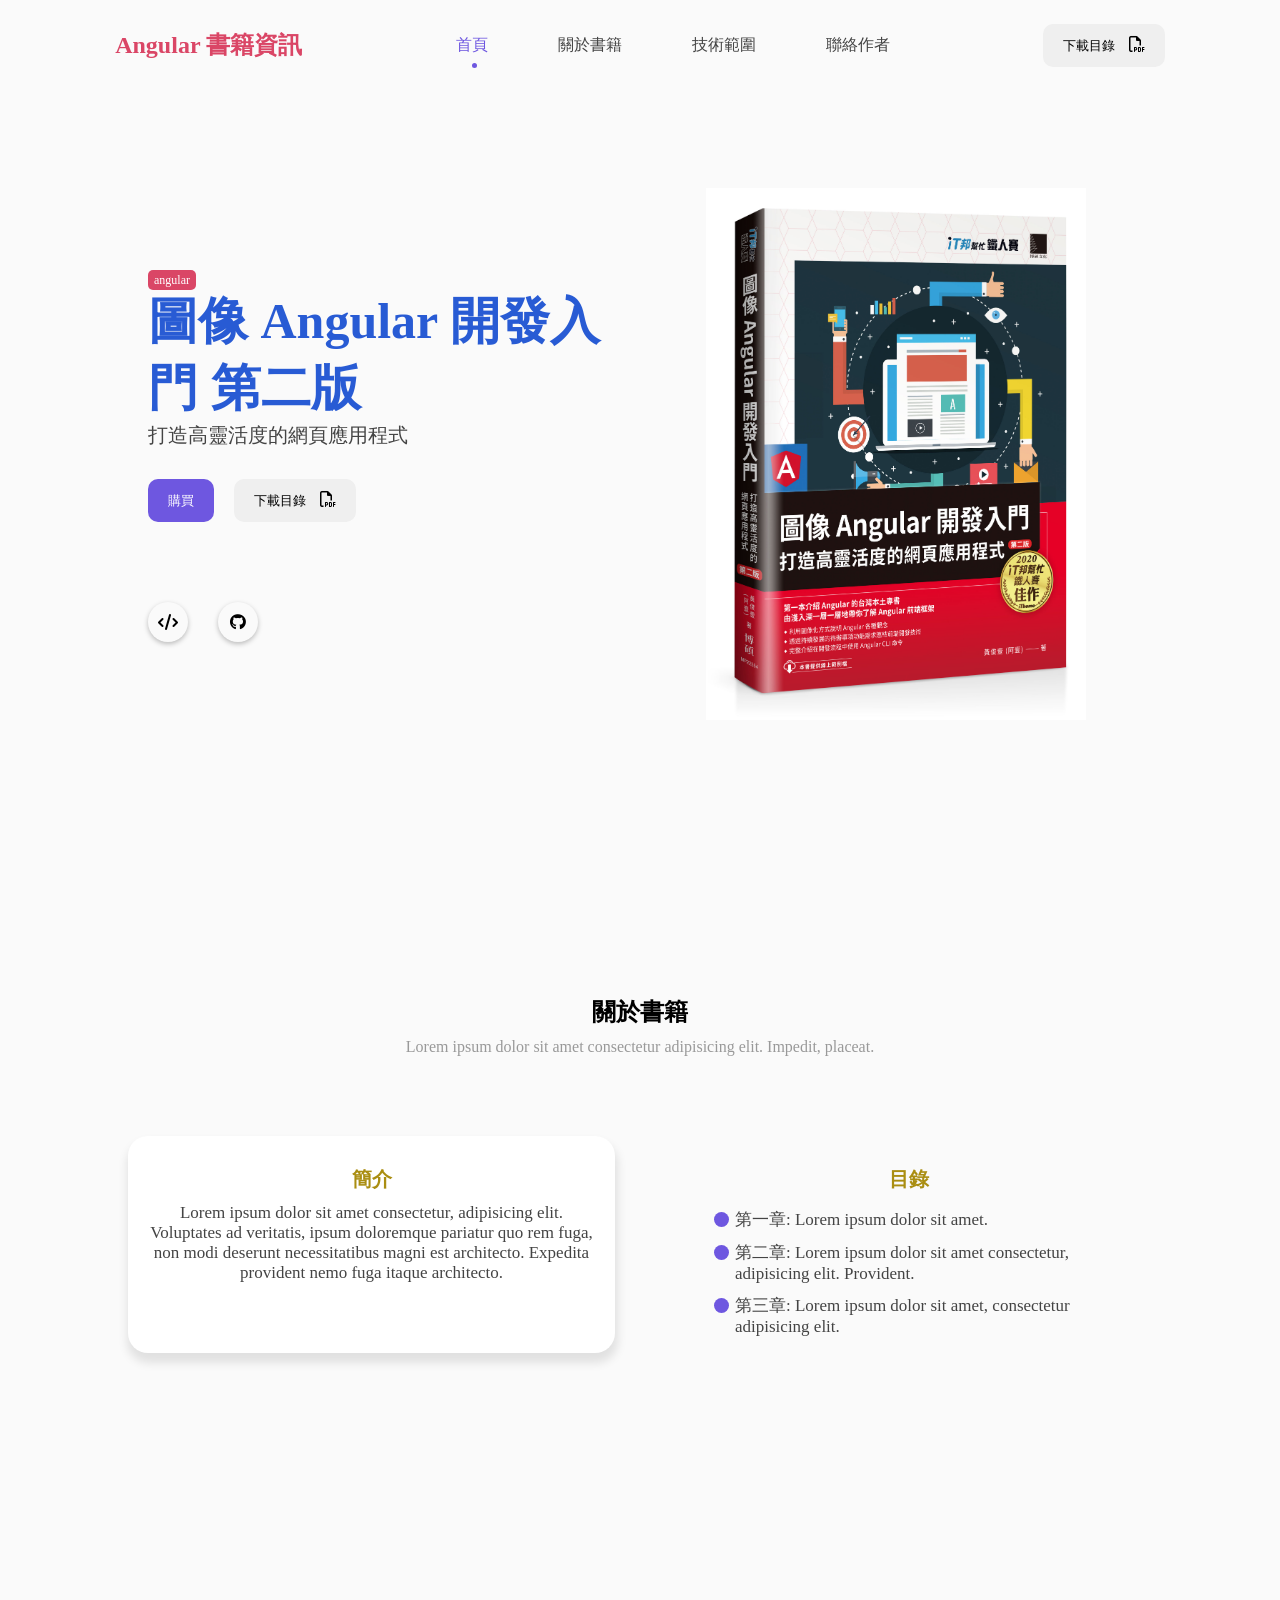
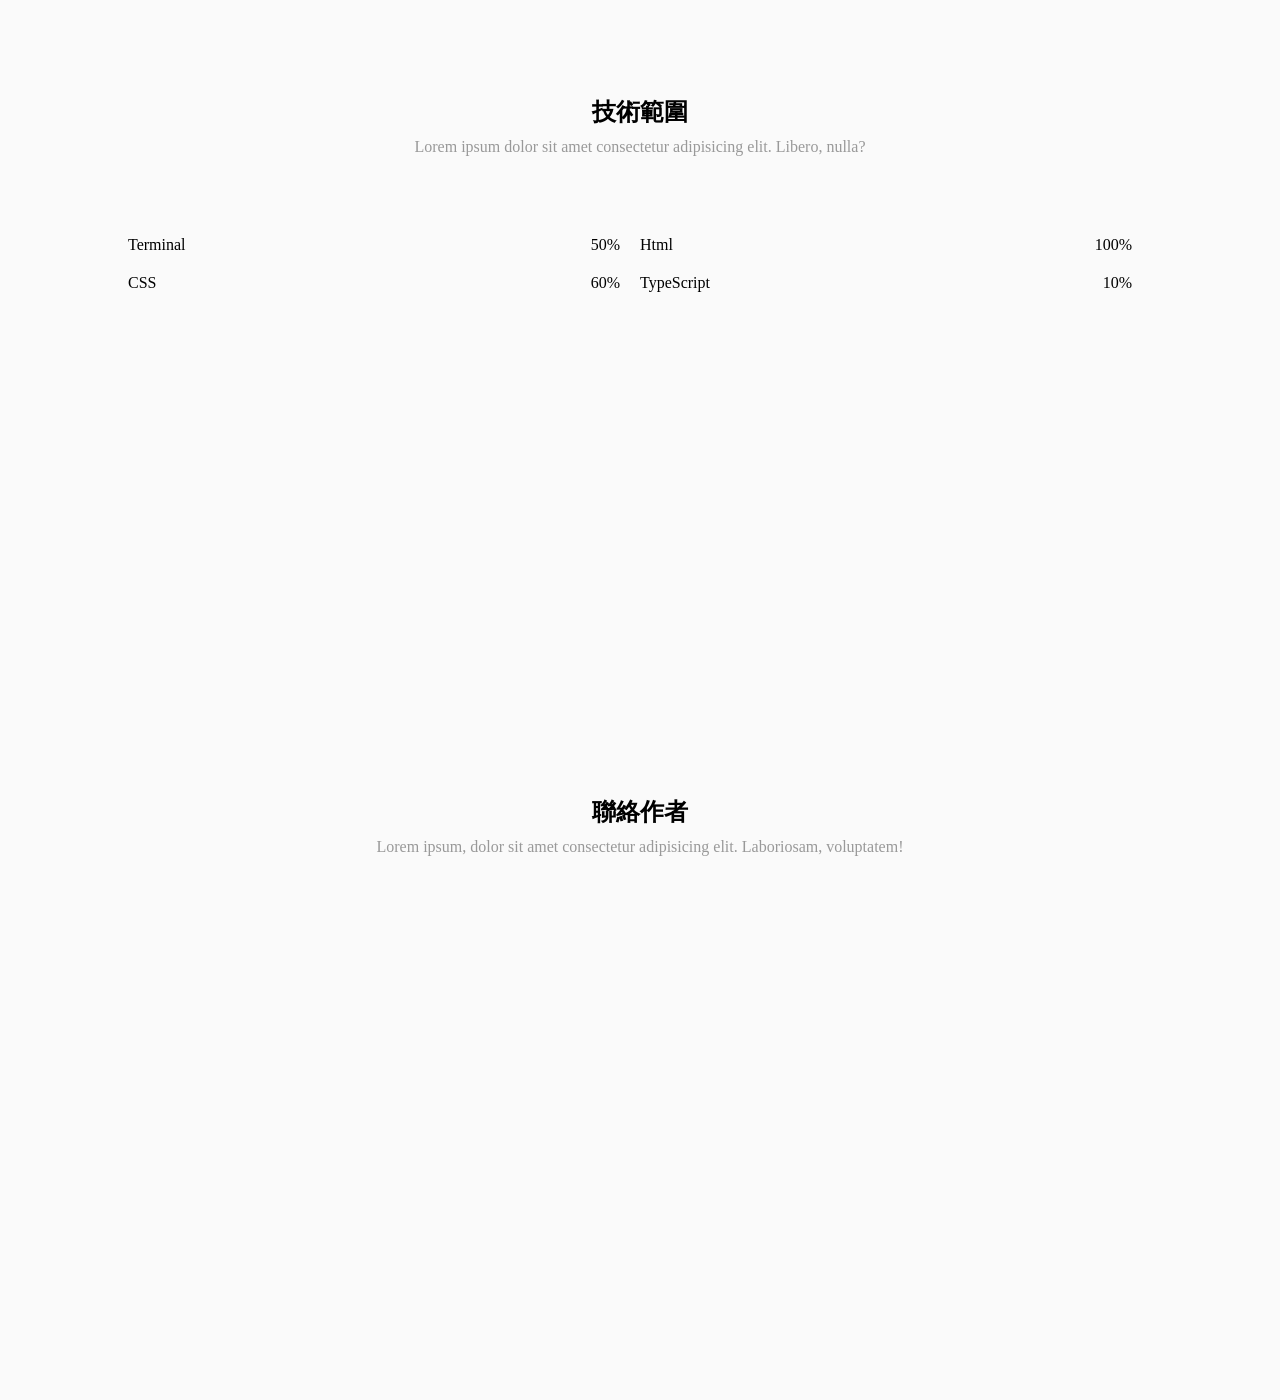
==== src/index.html @ e0fa9023 "feat(skill): 技術範圍項目樣式實作" ====
<!DOCTYPE html>
<html lang="en">
  <head>
    <meta charset="UTF-8" />
    <meta name="viewport" content="width=device-width, initial-scale=1.0" />
    <link rel="stylesheet" href="./style.min.css" />
    <link rel="stylesheet" href="https://cdnjs.cloudflare.com/ajax/libs/font-awesome/6.6.0/css/all.min.css" />
    <title>Angular 書籍資訊</title>
  </head>
  <body>
    <div class="container">
      <nav id="header">
        <div class="nav-logo">Angular 書籍資訊</div>
        <ul class="nav-menu">
          <li class="nav-item">
            <a href="#home" class="nav-link active-link">首頁</a>
          </li>
          <li class="nav-item">
            <a href="#book" class="nav-link">關於書籍</a>
          </li>
          <li class="nav-item">
            <a href="#skill" class="nav-link">技術範圍</a>
          </li>
          <li class="nav-item">
            <a href="#contact" class="nav-link">聯絡作者</a>
          </li>
        </ul>
        <div>
          <button class="btn">下載目錄 <i class="fa-regular fa-file-pdf"></i></button>
        </div>
      </nav>
      <main class="wrapper">
        <section id="home" class="home-box">
          <div class="home-text">
            <div class="tag"><span>angular</span></div>
            <div class="name">圖像 Angular 開發入門 第二版</div>
            <div class="subtitle">打造高靈活度的網頁應用程式</div>
            <div class="text-btn">
              <button type="button" class="btn blue-btn">購買</button>
              <button class="btn">下載目錄 <i class="fa-regular fa-file-pdf"></i></button>
            </div>
            <div class="icons">
              <div class="icon"><i class="fa-solid fa-code"></i></div>
              <div class="icon"><i class="fa-brands fa-github"></i></div>
            </div>
          </div>
          <div class="home-image">
            <div class="image">
              <img src="./assets/images/angular.jpg" alt="angular" />
            </div>
          </div>
        </section>
        <section id="book" class="section">
          <div class="top-header">
            <h1>關於書籍</h1>
            <span>Lorem ipsum dolor sit amet consectetur adipisicing elit. Impedit, placeat.</span>
          </div>
          <div class="about-container">
            <div class="introduce">
              <div class="card">
                <h3>簡介</h3>
                <div>
                  Lorem ipsum dolor sit amet consectetur, adipisicing elit. Voluptates ad veritatis, ipsum doloremque pariatur quo rem fuga,
                  non modi deserunt necessitatibus magni est architecto. Expedita provident nemo fuga itaque architecto.
                </div>
              </div>
            </div>
            <div class="contents">
              <div class="list">
                <h3>目錄</h3>
                <div class="item">第一章: Lorem ipsum dolor sit amet.</div>
                <div class="item">第二章: Lorem ipsum dolor sit amet consectetur, adipisicing elit. Provident.</div>
                <div class="item">第三章: Lorem ipsum dolor sit amet, consectetur adipisicing elit.</div>
              </div>
            </div>
          </div>
        </section>
        <section id="skill" class="section">
          <div class="top-header">
            <h1>技術範圍</h1>
            <span>Lorem ipsum dolor sit amet consectetur adipisicing elit. Libero, nulla?</span>
          </div>
          <div class="skill-container">
            <div class="skill-item">
              <span class="skill">
                <span>Terminal</span>
                <span>50%</span>
              </span>
            </div>
            <div class="skill-item">
              <span class="skill">
                <span>Html</span>
                <span>100%</span>
              </span>
            </div>
            <div class="skill-item">
              <span class="skill">
                <span>CSS</span>
                <span>60%</span>
              </span>
            </div>
            <div class="skill-item">
              <span class="skill">
                <span>TypeScript</span>
                <span>10%</span>
              </span>
            </div>
          </div>
        </section>
        <section id="contact" class="section">
          <div class="top-header">
            <h1>聯絡作者</h1>
            <span>Lorem ipsum, dolor sit amet consectetur adipisicing elit. Laboriosam, voluptatem!</span>
          </div>
        </section>
      </main>
    </div>
    <script src="./main.js"></script>
  </body>
</html>
---- src/style.min.css ----
nav{background-color:var(--body-color);position:fixed;width:100%;height:90px;line-height:90px;padding-inline:9vw;display:flex;justify-content:space-between}nav .nav-logo{font-size:24px;font-weight:600;color:var(--logo-color)}nav ul{display:flex;list-style:none}nav ul .nav-link{text-decoration:none;color:var(--text-color);font-weight:500;padding-inline:15px;margin-inline:20px}nav ul .active-link{position:relative;color:var(--first-color)}nav ul .active-link::after{position:absolute;content:"";width:5px;height:5px;background-color:var(--first-color);left:50%;bottom:-15px;border-radius:50%}.btn{font-weight:500;padding:12px 20px;background-color:#efefef;border:none;border-radius:10px;cursor:pointer}.btn:hover{background-color:var(--second-color);color:var(--withe-color)}.btn>i{margin-left:10px}.home-text{padding-left:20px;min-height:80vh;width:50%;display:flex;flex-direction:column;justify-content:center}.home-text .tag>span{background-color:var(--logo-color);color:var(--white-color);padding:3px 6px;font-size:12px;border-radius:5px}.home-text .name{font-size:50px;font-weight:600;color:var(--third-color)}.home-text .subtitle{font-size:20px;margin-bottom:30px;color:var(--text-color)}.home-text .text-btn{display:flex;gap:20px}.home-text .text-btn>.blue-btn{background-color:var(--first-color);color:var(--white-color)}.home-text .text-btn>.blue-btn:hover{background-color:var(--first-color-hover)}.home-text .icons{display:flex;margin-top:5em;gap:30px}.home-text .icons .icon{display:flex;justify-content:center;align-items:center;width:40px;height:40px;border-radius:50%;box-shadow:0px 2px 5px 0px rgba(0,0,0,.25);cursor:pointer}.home-image{display:flex;justify-content:right;align-items:center;width:50%;min-height:80vh}.home-image .image{width:380px;margin:0 auto;overflow:hidden}.home-image .image img{width:380px}.about-container{display:flex;justify-content:space-between;width:100%;gap:50px}.about-container .introduce,.about-container .contents{width:50%}.about-container h3{margin-bottom:10px;font-size:20px;font-weight:600;color:var(--second-color)}.about-container .card{display:flex;align-items:center;flex-direction:column;padding:30px 20px 70px;width:100%;background-color:var(--white-color);border-radius:20px;box-shadow:1px 8px 10px 2px var(--first-shadow-color)}.about-container .card div{text-align:center;font-size:17px;color:var(--text-color)}.about-container .list{display:flex;flex-direction:column;padding:30px 65px 70px;width:100%}.about-container .list h3{text-align:center}.about-container .list .item{font-size:17px;padding:5px;color:var(--text-color);position:relative}.about-container .list .item::before{box-sizing:border-box;content:"";position:absolute;top:9px;left:-16px;width:15px;height:15px;border-radius:50px;background-color:var(--first-color)}.skill-container{display:flex;width:100%;gap:20px;flex-wrap:wrap}.skill-container .skill-item{flex-basis:calc(50% - 20px)}.skill-container .skill-item .skill{display:flex;justify-content:space-between;align-items:center}:root{--body-color: rgb(250, 250, 250);--logo-color: rgb(218, 70, 102);--white-color: rgb(255, 255, 255);--text-color: rgb(68, 68, 68);--first-color: rgb(110, 87, 224);--first-color-hover: rgb(40, 91, 212);--first-shadow-color: rgba(0, 0, 0, 0.1);--second-color: rgb(170, 142, 18);--third-color: rgb(40, 91, 212)}html{scroll-behavior:smooth}body{background-color:var(--body-color)}body .container{width:100%}*{margin:0;padding:0;box-sizing:border-box}.wrapper{padding-inline:10vw}.wrapper .home-box{display:flex;padding-block:6em;height:100vh;min-height:700px}.wrapper .section{padding-block:6em;min-height:700px}.wrapper .section .top-header{text-align:center;margin-bottom:5em}.wrapper .section .top-header h1{font-weight:600;margin-bottom:10px}.wrapper .section .top-header span{color:#999}i{font-size:16px}/*# sourceMappingURL=style.min.css.map */
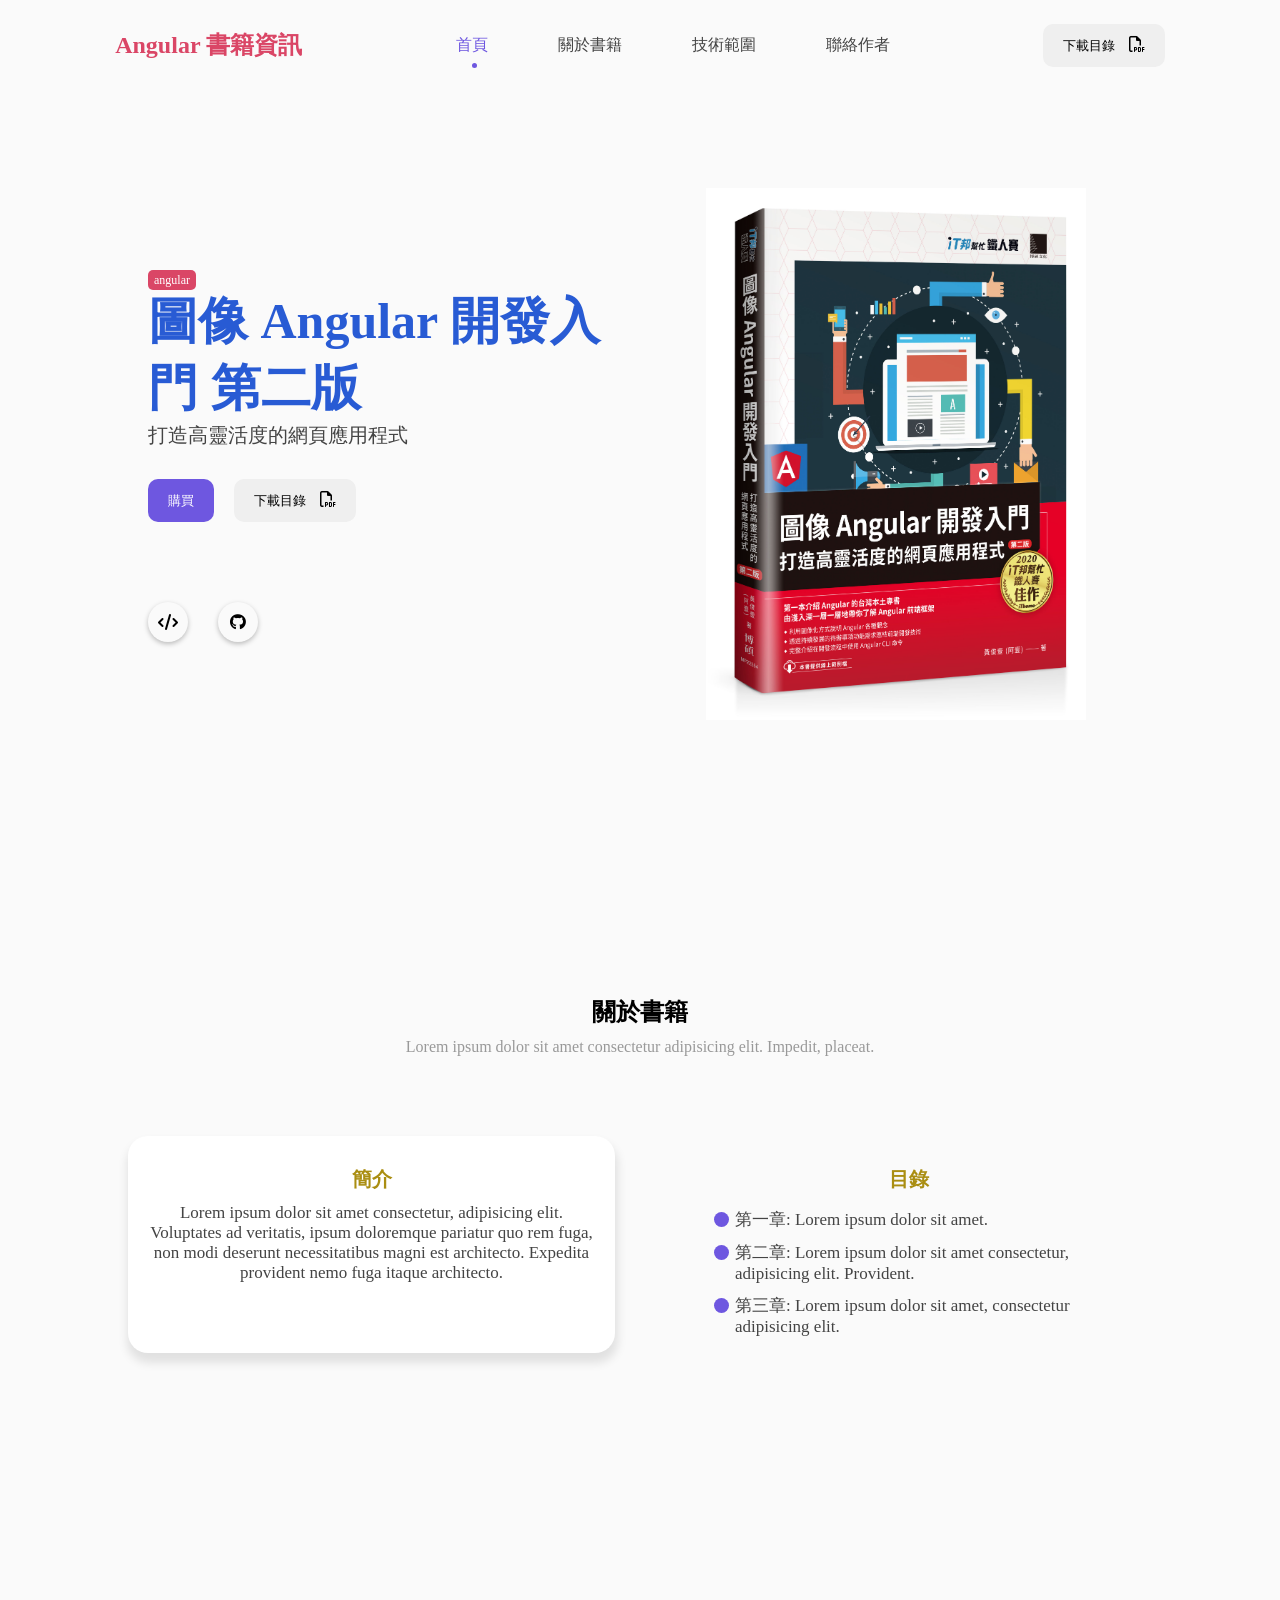
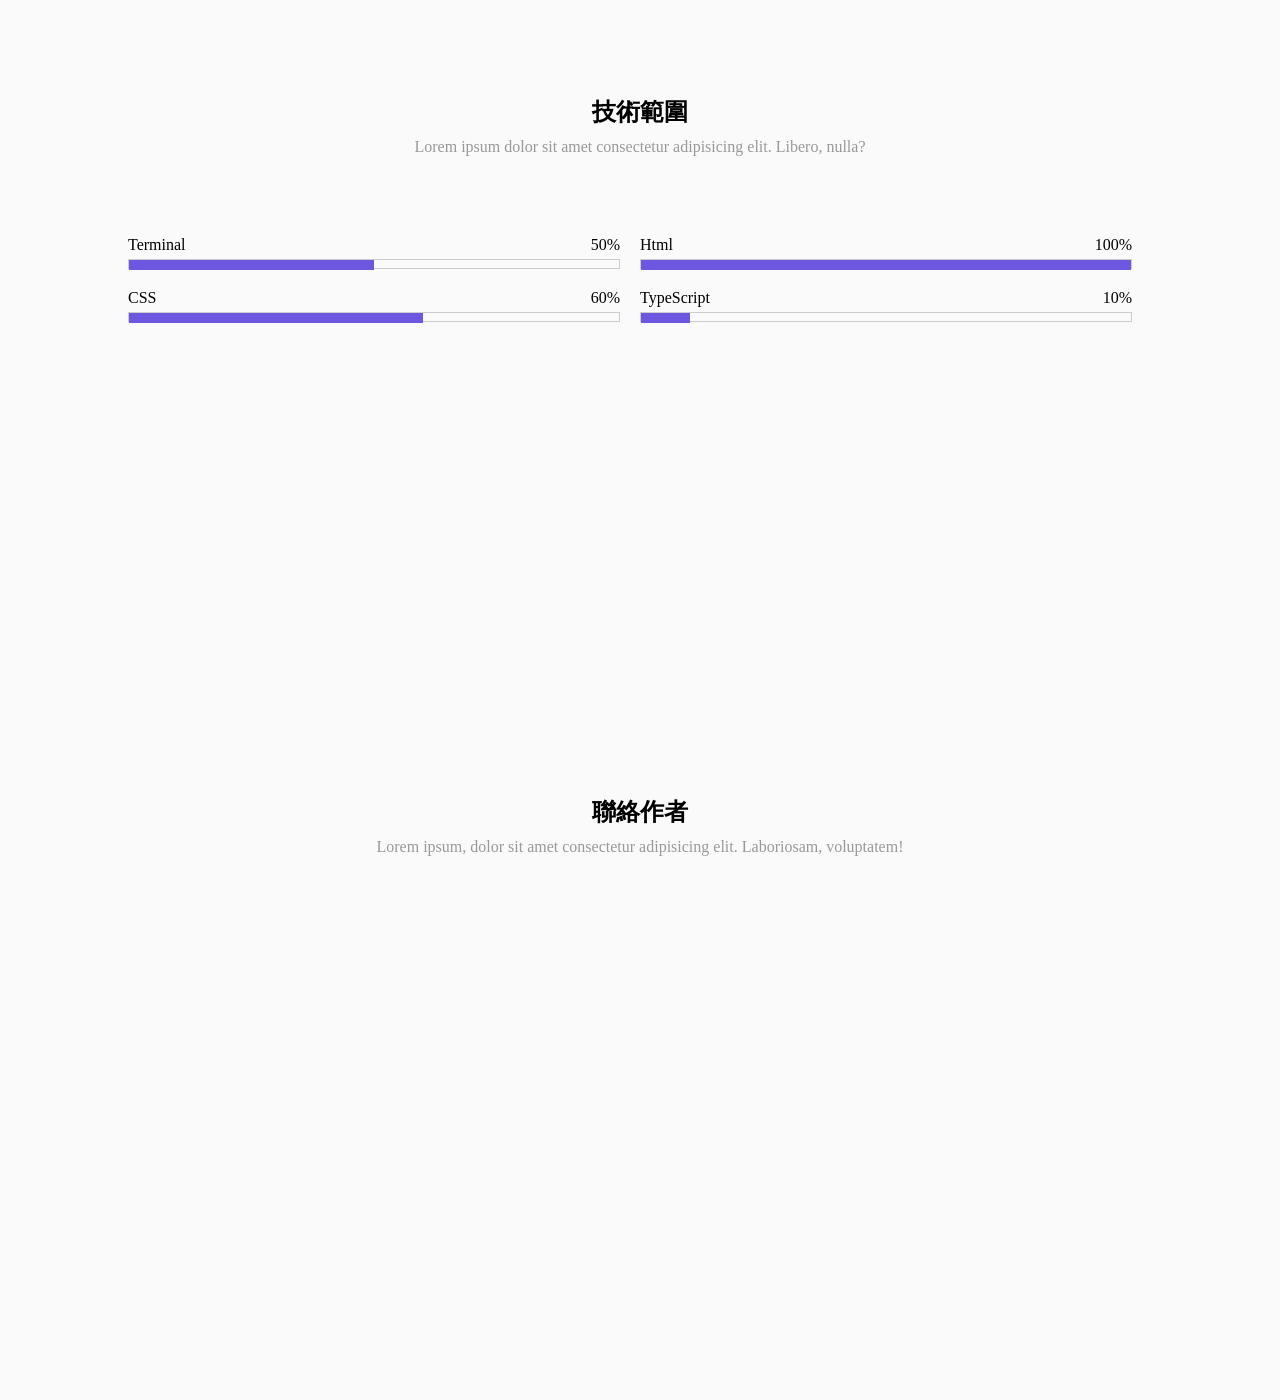
==== commit fdffcc57: "feat(skill): 技術範圍進度條樣式實作" ====
--- a/src/index.html
+++ b/src/index.html
@@ -86,24 +86,36 @@
                 <span>Terminal</span>
                 <span>50%</span>
               </span>
+              <div class="progress-bar-wrap">
+                <div class="progress-bar" style="width: 50%"></div>
+              </div>
             </div>
             <div class="skill-item">
               <span class="skill">
                 <span>Html</span>
                 <span>100%</span>
               </span>
+              <div class="progress-bar-wrap">
+                <div class="progress-bar" style="width: 100%"></div>
+              </div>
             </div>
             <div class="skill-item">
               <span class="skill">
                 <span>CSS</span>
                 <span>60%</span>
               </span>
+              <div class="progress-bar-wrap">
+                <div class="progress-bar" style="width: 60%"></div>
+              </div>
             </div>
             <div class="skill-item">
               <span class="skill">
                 <span>TypeScript</span>
                 <span>10%</span>
               </span>
+              <div class="progress-bar-wrap">
+                <div class="progress-bar" style="width: 10%"></div>
+              </div>
             </div>
           </div>
         </section>
--- a/src/style.min.css
+++ b/src/style.min.css
@@ -1 +1 @@
-nav{background-color:var(--body-color);position:fixed;width:100%;height:90px;line-height:90px;padding-inline:9vw;display:flex;justify-content:space-between}nav .nav-logo{font-size:24px;font-weight:600;color:var(--logo-color)}nav ul{display:flex;list-style:none}nav ul .nav-link{text-decoration:none;color:var(--text-color);font-weight:500;padding-inline:15px;margin-inline:20px}nav ul .active-link{position:relative;color:var(--first-color)}nav ul .active-link::after{position:absolute;content:"";width:5px;height:5px;background-color:var(--first-color);left:50%;bottom:-15px;border-radius:50%}.btn{font-weight:500;padding:12px 20px;background-color:#efefef;border:none;border-radius:10px;cursor:pointer}.btn:hover{background-color:var(--second-color);color:var(--withe-color)}.btn>i{margin-left:10px}.home-text{padding-left:20px;min-height:80vh;width:50%;display:flex;flex-direction:column;justify-content:center}.home-text .tag>span{background-color:var(--logo-color);color:var(--white-color);padding:3px 6px;font-size:12px;border-radius:5px}.home-text .name{font-size:50px;font-weight:600;color:var(--third-color)}.home-text .subtitle{font-size:20px;margin-bottom:30px;color:var(--text-color)}.home-text .text-btn{display:flex;gap:20px}.home-text .text-btn>.blue-btn{background-color:var(--first-color);color:var(--white-color)}.home-text .text-btn>.blue-btn:hover{background-color:var(--first-color-hover)}.home-text .icons{display:flex;margin-top:5em;gap:30px}.home-text .icons .icon{display:flex;justify-content:center;align-items:center;width:40px;height:40px;border-radius:50%;box-shadow:0px 2px 5px 0px rgba(0,0,0,.25);cursor:pointer}.home-image{display:flex;justify-content:right;align-items:center;width:50%;min-height:80vh}.home-image .image{width:380px;margin:0 auto;overflow:hidden}.home-image .image img{width:380px}.about-container{display:flex;justify-content:space-between;width:100%;gap:50px}.about-container .introduce,.about-container .contents{width:50%}.about-container h3{margin-bottom:10px;font-size:20px;font-weight:600;color:var(--second-color)}.about-container .card{display:flex;align-items:center;flex-direction:column;padding:30px 20px 70px;width:100%;background-color:var(--white-color);border-radius:20px;box-shadow:1px 8px 10px 2px var(--first-shadow-color)}.about-container .card div{text-align:center;font-size:17px;color:var(--text-color)}.about-container .list{display:flex;flex-direction:column;padding:30px 65px 70px;width:100%}.about-container .list h3{text-align:center}.about-container .list .item{font-size:17px;padding:5px;color:var(--text-color);position:relative}.about-container .list .item::before{box-sizing:border-box;content:"";position:absolute;top:9px;left:-16px;width:15px;height:15px;border-radius:50px;background-color:var(--first-color)}.skill-container{display:flex;width:100%;gap:20px;flex-wrap:wrap}.skill-container .skill-item{flex-basis:calc(50% - 20px)}.skill-container .skill-item .skill{display:flex;justify-content:space-between;align-items:center}:root{--body-color: rgb(250, 250, 250);--logo-color: rgb(218, 70, 102);--white-color: rgb(255, 255, 255);--text-color: rgb(68, 68, 68);--first-color: rgb(110, 87, 224);--first-color-hover: rgb(40, 91, 212);--first-shadow-color: rgba(0, 0, 0, 0.1);--second-color: rgb(170, 142, 18);--third-color: rgb(40, 91, 212)}html{scroll-behavior:smooth}body{background-color:var(--body-color)}body .container{width:100%}*{margin:0;padding:0;box-sizing:border-box}.wrapper{padding-inline:10vw}.wrapper .home-box{display:flex;padding-block:6em;height:100vh;min-height:700px}.wrapper .section{padding-block:6em;min-height:700px}.wrapper .section .top-header{text-align:center;margin-bottom:5em}.wrapper .section .top-header h1{font-weight:600;margin-bottom:10px}.wrapper .section .top-header span{color:#999}i{font-size:16px}/*# sourceMappingURL=style.min.css.map */+nav{background-color:var(--body-color);position:fixed;width:100%;height:90px;line-height:90px;padding-inline:9vw;display:flex;justify-content:space-between}nav .nav-logo{font-size:24px;font-weight:600;color:var(--logo-color)}nav ul{display:flex;list-style:none}nav ul .nav-link{text-decoration:none;color:var(--text-color);font-weight:500;padding-inline:15px;margin-inline:20px}nav ul .active-link{position:relative;color:var(--first-color)}nav ul .active-link::after{position:absolute;content:"";width:5px;height:5px;background-color:var(--first-color);left:50%;bottom:-15px;border-radius:50%}.btn{font-weight:500;padding:12px 20px;background-color:#efefef;border:none;border-radius:10px;cursor:pointer}.btn:hover{background-color:var(--second-color);color:var(--withe-color)}.btn>i{margin-left:10px}.home-text{padding-left:20px;min-height:80vh;width:50%;display:flex;flex-direction:column;justify-content:center}.home-text .tag>span{background-color:var(--logo-color);color:var(--white-color);padding:3px 6px;font-size:12px;border-radius:5px}.home-text .name{font-size:50px;font-weight:600;color:var(--third-color)}.home-text .subtitle{font-size:20px;margin-bottom:30px;color:var(--text-color)}.home-text .text-btn{display:flex;gap:20px}.home-text .text-btn>.blue-btn{background-color:var(--first-color);color:var(--white-color)}.home-text .text-btn>.blue-btn:hover{background-color:var(--first-color-hover)}.home-text .icons{display:flex;margin-top:5em;gap:30px}.home-text .icons .icon{display:flex;justify-content:center;align-items:center;width:40px;height:40px;border-radius:50%;box-shadow:0px 2px 5px 0px rgba(0,0,0,.25);cursor:pointer}.home-image{display:flex;justify-content:right;align-items:center;width:50%;min-height:80vh}.home-image .image{width:380px;margin:0 auto;overflow:hidden}.home-image .image img{width:380px}.about-container{display:flex;justify-content:space-between;width:100%;gap:50px}.about-container .introduce,.about-container .contents{width:50%}.about-container h3{margin-bottom:10px;font-size:20px;font-weight:600;color:var(--second-color)}.about-container .card{display:flex;align-items:center;flex-direction:column;padding:30px 20px 70px;width:100%;background-color:var(--white-color);border-radius:20px;box-shadow:1px 8px 10px 2px var(--first-shadow-color)}.about-container .card div{text-align:center;font-size:17px;color:var(--text-color)}.about-container .list{display:flex;flex-direction:column;padding:30px 65px 70px;width:100%}.about-container .list h3{text-align:center}.about-container .list .item{font-size:17px;padding:5px;color:var(--text-color);position:relative}.about-container .list .item::before{box-sizing:border-box;content:"";position:absolute;top:9px;left:-16px;width:15px;height:15px;border-radius:50px;background-color:var(--first-color)}.skill-container{display:flex;width:100%;gap:20px;flex-wrap:wrap}.skill-container .skill-item{flex-basis:calc(50% - 20px);display:flex;flex-direction:column;gap:5px}.skill-container .skill-item .skill{display:flex;justify-content:space-between;align-items:center}.skill-container .skill-item .progress-bar-wrap{height:10px;border:1px solid #ccc}.skill-container .skill-item .progress-bar-wrap .progress-bar{height:10px;background-color:var(--first-color)}:root{--body-color: rgb(250, 250, 250);--logo-color: rgb(218, 70, 102);--white-color: rgb(255, 255, 255);--text-color: rgb(68, 68, 68);--first-color: rgb(110, 87, 224);--first-color-hover: rgb(40, 91, 212);--first-shadow-color: rgba(0, 0, 0, 0.1);--second-color: rgb(170, 142, 18);--third-color: rgb(40, 91, 212)}html{scroll-behavior:smooth}body{background-color:var(--body-color)}body .container{width:100%}*{margin:0;padding:0;box-sizing:border-box}.wrapper{padding-inline:10vw}.wrapper .home-box{display:flex;padding-block:6em;height:100vh;min-height:700px}.wrapper .section{padding-block:6em;min-height:700px}.wrapper .section .top-header{text-align:center;margin-bottom:5em}.wrapper .section .top-header h1{font-weight:600;margin-bottom:10px}.wrapper .section .top-header span{color:#999}i{font-size:16px}/*# sourceMappingURL=style.min.css.map */
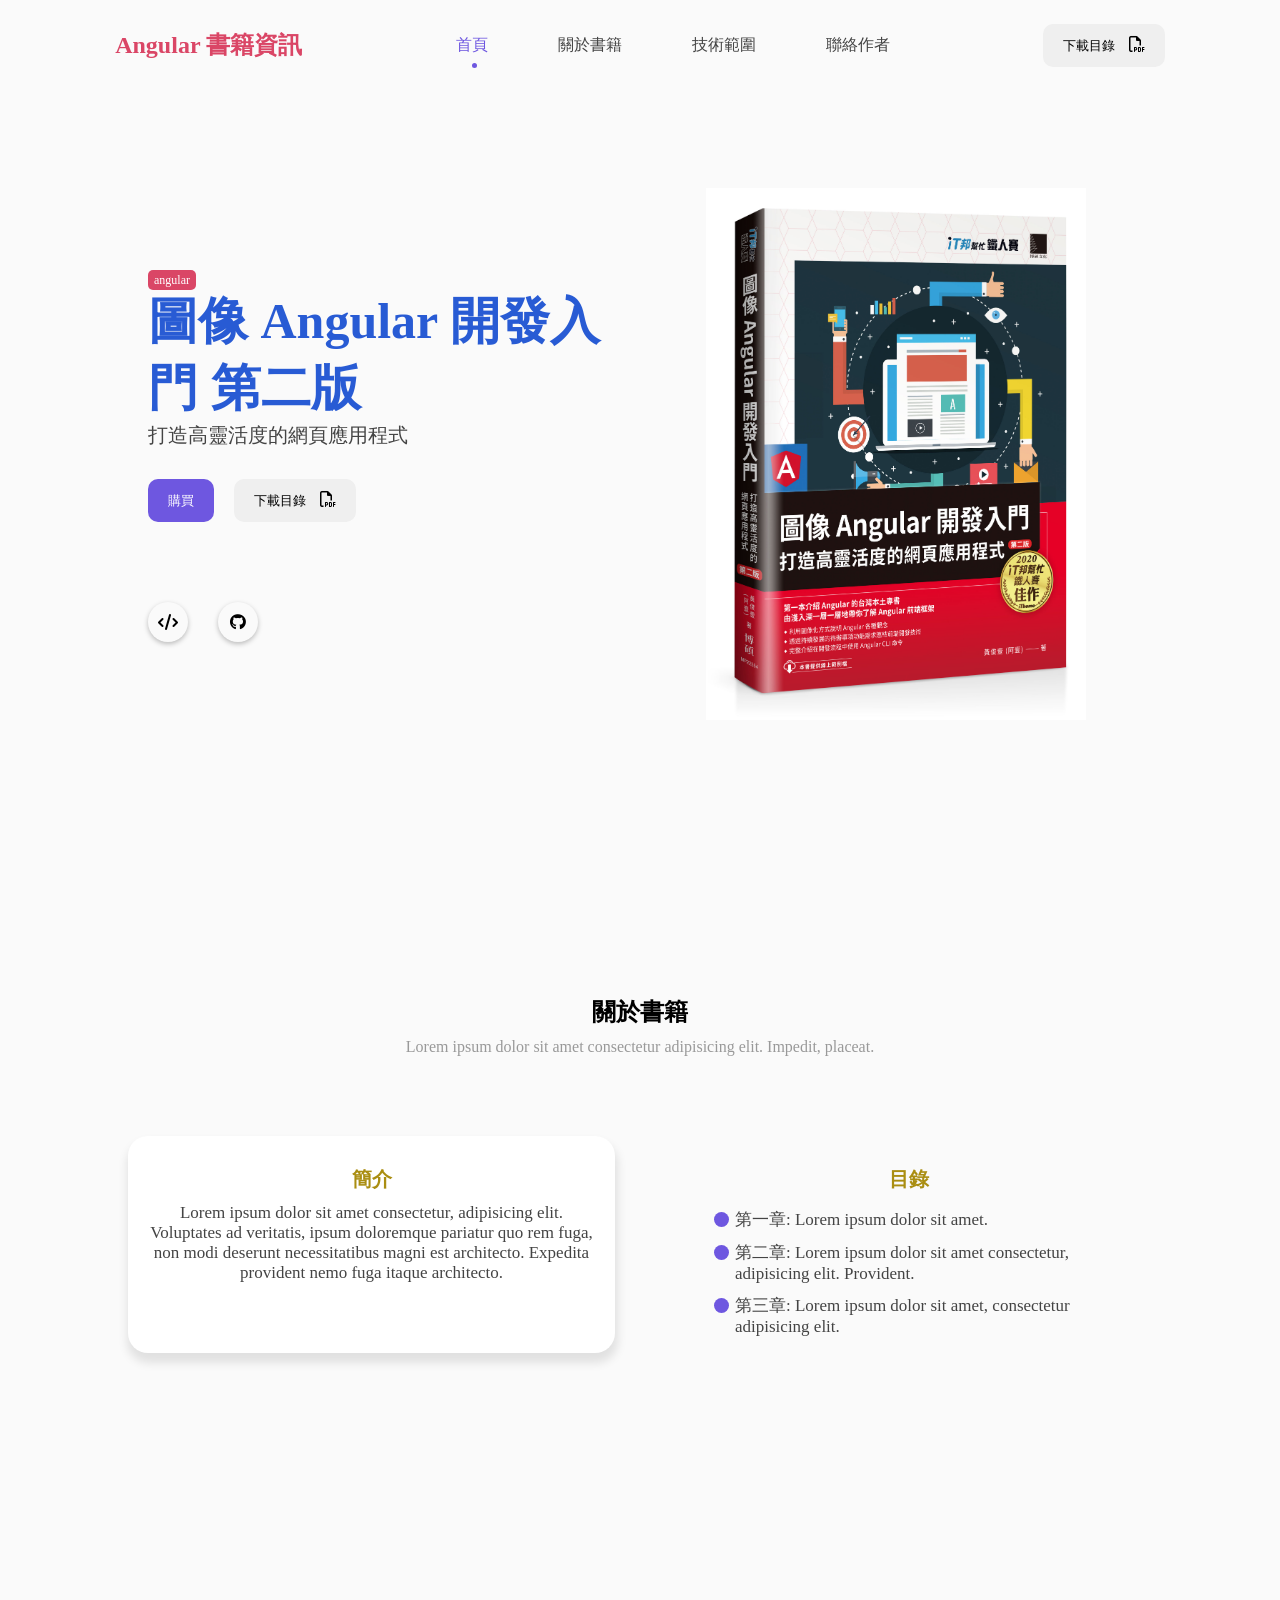
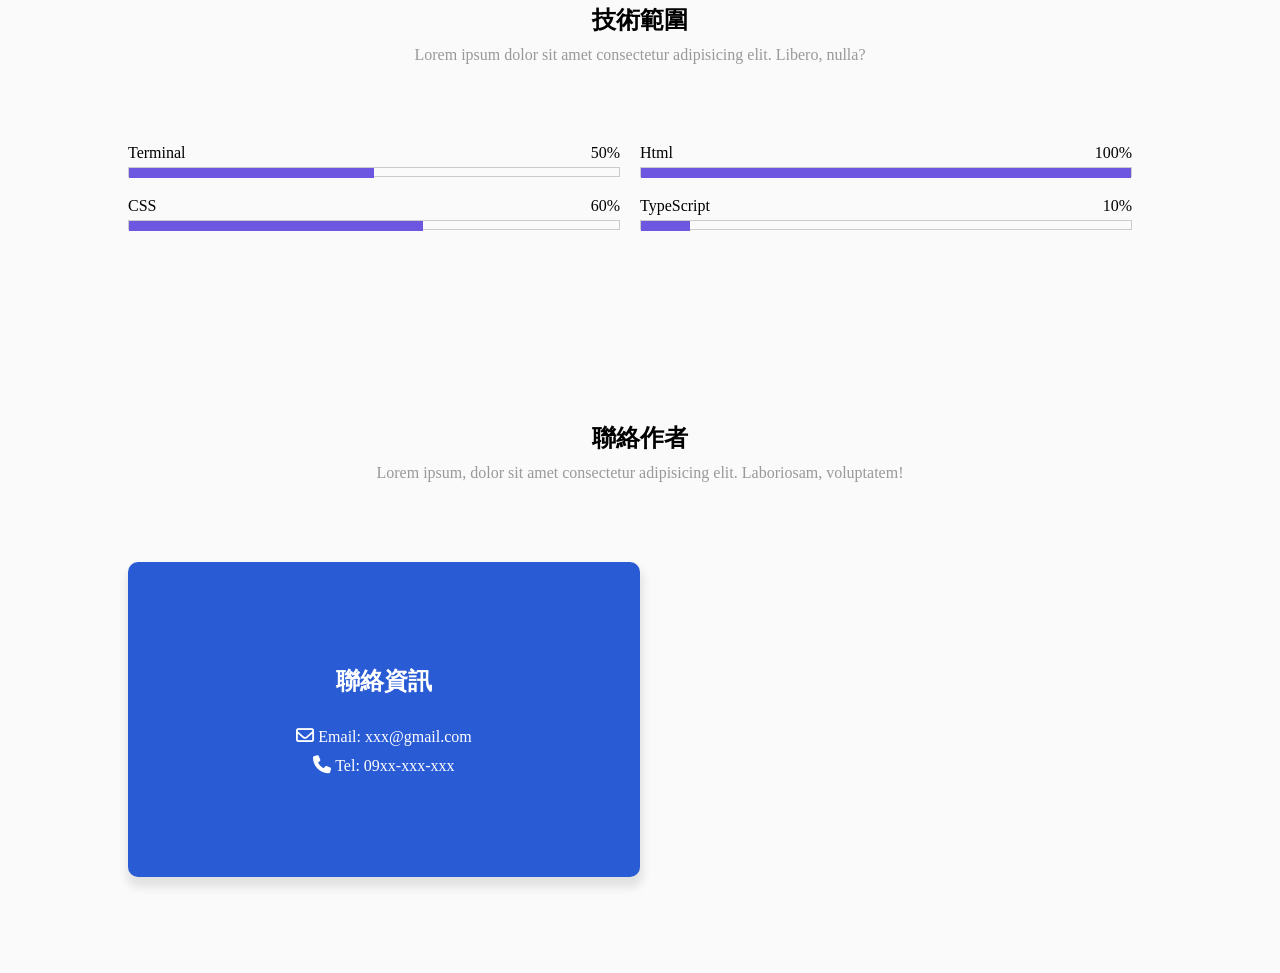
==== commit 762ef042: "feat(contact): 聯絡作者區塊聯絡資訊實作" ====
--- a/src/index.html
+++ b/src/index.html
@@ -124,6 +124,16 @@
             <h1>聯絡作者</h1>
             <span>Lorem ipsum, dolor sit amet consectetur adipisicing elit. Laboriosam, voluptatem!</span>
           </div>
+          <div class="contact-container">
+            <div class="info">
+              <div class="contact-info">
+                <h2>聯絡資訊</h2>
+                <div><i class="fa-regular fa-envelope"></i> Email: xxx@gmail.com</div>
+                <div><i class="fa-solid fa-phone"></i> Tel: 09xx-xxx-xxx</div>
+              </div>
+            </div>
+            <div class="form"></div>
+          </div>
         </section>
       </main>
     </div>
--- a/src/style.min.css
+++ b/src/style.min.css
@@ -1 +1 @@
-nav{background-color:var(--body-color);position:fixed;width:100%;height:90px;line-height:90px;padding-inline:9vw;display:flex;justify-content:space-between}nav .nav-logo{font-size:24px;font-weight:600;color:var(--logo-color)}nav ul{display:flex;list-style:none}nav ul .nav-link{text-decoration:none;color:var(--text-color);font-weight:500;padding-inline:15px;margin-inline:20px}nav ul .active-link{position:relative;color:var(--first-color)}nav ul .active-link::after{position:absolute;content:"";width:5px;height:5px;background-color:var(--first-color);left:50%;bottom:-15px;border-radius:50%}.btn{font-weight:500;padding:12px 20px;background-color:#efefef;border:none;border-radius:10px;cursor:pointer}.btn:hover{background-color:var(--second-color);color:var(--withe-color)}.btn>i{margin-left:10px}.home-text{padding-left:20px;min-height:80vh;width:50%;display:flex;flex-direction:column;justify-content:center}.home-text .tag>span{background-color:var(--logo-color);color:var(--white-color);padding:3px 6px;font-size:12px;border-radius:5px}.home-text .name{font-size:50px;font-weight:600;color:var(--third-color)}.home-text .subtitle{font-size:20px;margin-bottom:30px;color:var(--text-color)}.home-text .text-btn{display:flex;gap:20px}.home-text .text-btn>.blue-btn{background-color:var(--first-color);color:var(--white-color)}.home-text .text-btn>.blue-btn:hover{background-color:var(--first-color-hover)}.home-text .icons{display:flex;margin-top:5em;gap:30px}.home-text .icons .icon{display:flex;justify-content:center;align-items:center;width:40px;height:40px;border-radius:50%;box-shadow:0px 2px 5px 0px rgba(0,0,0,.25);cursor:pointer}.home-image{display:flex;justify-content:right;align-items:center;width:50%;min-height:80vh}.home-image .image{width:380px;margin:0 auto;overflow:hidden}.home-image .image img{width:380px}.about-container{display:flex;justify-content:space-between;width:100%;gap:50px}.about-container .introduce,.about-container .contents{width:50%}.about-container h3{margin-bottom:10px;font-size:20px;font-weight:600;color:var(--second-color)}.about-container .card{display:flex;align-items:center;flex-direction:column;padding:30px 20px 70px;width:100%;background-color:var(--white-color);border-radius:20px;box-shadow:1px 8px 10px 2px var(--first-shadow-color)}.about-container .card div{text-align:center;font-size:17px;color:var(--text-color)}.about-container .list{display:flex;flex-direction:column;padding:30px 65px 70px;width:100%}.about-container .list h3{text-align:center}.about-container .list .item{font-size:17px;padding:5px;color:var(--text-color);position:relative}.about-container .list .item::before{box-sizing:border-box;content:"";position:absolute;top:9px;left:-16px;width:15px;height:15px;border-radius:50px;background-color:var(--first-color)}.skill-container{display:flex;width:100%;gap:20px;flex-wrap:wrap}.skill-container .skill-item{flex-basis:calc(50% - 20px);display:flex;flex-direction:column;gap:5px}.skill-container .skill-item .skill{display:flex;justify-content:space-between;align-items:center}.skill-container .skill-item .progress-bar-wrap{height:10px;border:1px solid #ccc}.skill-container .skill-item .progress-bar-wrap .progress-bar{height:10px;background-color:var(--first-color)}:root{--body-color: rgb(250, 250, 250);--logo-color: rgb(218, 70, 102);--white-color: rgb(255, 255, 255);--text-color: rgb(68, 68, 68);--first-color: rgb(110, 87, 224);--first-color-hover: rgb(40, 91, 212);--first-shadow-color: rgba(0, 0, 0, 0.1);--second-color: rgb(170, 142, 18);--third-color: rgb(40, 91, 212)}html{scroll-behavior:smooth}body{background-color:var(--body-color)}body .container{width:100%}*{margin:0;padding:0;box-sizing:border-box}.wrapper{padding-inline:10vw}.wrapper .home-box{display:flex;padding-block:6em;height:100vh;min-height:700px}.wrapper .section{padding-block:6em;min-height:700px}.wrapper .section .top-header{text-align:center;margin-bottom:5em}.wrapper .section .top-header h1{font-weight:600;margin-bottom:10px}.wrapper .section .top-header span{color:#999}i{font-size:16px}/*# sourceMappingURL=style.min.css.map */+nav{background-color:var(--body-color);position:fixed;width:100%;height:90px;line-height:90px;padding-inline:9vw;display:flex;justify-content:space-between}nav .nav-logo{font-size:24px;font-weight:600;color:var(--logo-color)}nav ul{display:flex;list-style:none}nav ul .nav-link{text-decoration:none;color:var(--text-color);font-weight:500;padding-inline:15px;margin-inline:20px}nav ul .active-link{position:relative;color:var(--first-color)}nav ul .active-link::after{position:absolute;content:"";width:5px;height:5px;background-color:var(--first-color);left:50%;bottom:-15px;border-radius:50%}.btn{font-weight:500;padding:12px 20px;background-color:#efefef;border:none;border-radius:10px;cursor:pointer}.btn:hover{background-color:var(--second-color);color:var(--withe-color)}.btn>i{margin-left:10px}.home-text{padding-left:20px;min-height:80vh;width:50%;display:flex;flex-direction:column;justify-content:center}.home-text .tag>span{background-color:var(--logo-color);color:var(--white-color);padding:3px 6px;font-size:12px;border-radius:5px}.home-text .name{font-size:50px;font-weight:600;color:var(--third-color)}.home-text .subtitle{font-size:20px;margin-bottom:30px;color:var(--text-color)}.home-text .text-btn{display:flex;gap:20px}.home-text .text-btn>.blue-btn{background-color:var(--first-color);color:var(--white-color)}.home-text .text-btn>.blue-btn:hover{background-color:var(--first-color-hover)}.home-text .icons{display:flex;margin-top:5em;gap:30px}.home-text .icons .icon{display:flex;justify-content:center;align-items:center;width:40px;height:40px;border-radius:50%;box-shadow:0px 2px 5px 0px rgba(0,0,0,.25);cursor:pointer}.home-image{display:flex;justify-content:right;align-items:center;width:50%;min-height:80vh}.home-image .image{width:380px;margin:0 auto;overflow:hidden}.home-image .image img{width:380px}.about-container{display:flex;justify-content:space-between;width:100%;gap:50px}.about-container .introduce,.about-container .contents{width:50%}.about-container h3{margin-bottom:10px;font-size:20px;font-weight:600;color:var(--second-color)}.about-container .card{display:flex;align-items:center;flex-direction:column;padding:30px 20px 70px;width:100%;background-color:var(--white-color);border-radius:20px;box-shadow:1px 8px 10px 2px var(--first-shadow-color)}.about-container .card div{text-align:center;font-size:17px;color:var(--text-color)}.about-container .list{display:flex;flex-direction:column;padding:30px 65px 70px;width:100%}.about-container .list h3{text-align:center}.about-container .list .item{font-size:17px;padding:5px;color:var(--text-color);position:relative}.about-container .list .item::before{box-sizing:border-box;content:"";position:absolute;top:9px;left:-16px;width:15px;height:15px;border-radius:50px;background-color:var(--first-color)}.skill-container{display:flex;width:100%;gap:20px;flex-wrap:wrap}.skill-container .skill-item{flex-basis:calc(50% - 20px);display:flex;flex-direction:column;gap:5px}.skill-container .skill-item .skill{display:flex;justify-content:space-between;align-items:center}.skill-container .skill-item .progress-bar-wrap{height:10px;border:1px solid #ccc}.skill-container .skill-item .progress-bar-wrap .progress-bar{height:10px;background-color:var(--first-color)}.contact-container{display:flex;justify-content:space-between;width:100%;gap:50px}.contact-container .info,.contact-container form{width:50%}.contact-container .contact-info{display:flex;flex-direction:column;justify-content:center;align-items:center;padding:20px 30px;width:100%;height:315px;background-color:var(--third-color);color:var(--white-color);border-radius:10px;gap:10px;box-shadow:1px 8px 10px 2px var(--first-shadow-color)}.contact-container .contact-info>h2{margin-bottom:20px}.contact-container .contact-info i{font-size:18px}:root{--body-color: rgb(250, 250, 250);--logo-color: rgb(218, 70, 102);--white-color: rgb(255, 255, 255);--text-color: rgb(68, 68, 68);--first-color: rgb(110, 87, 224);--first-color-hover: rgb(40, 91, 212);--first-shadow-color: rgba(0, 0, 0, 0.1);--second-color: rgb(170, 142, 18);--third-color: rgb(40, 91, 212)}html{scroll-behavior:smooth}body{background-color:var(--body-color)}body .container{width:100%}*{margin:0;padding:0;box-sizing:border-box}.wrapper{padding-inline:10vw}.wrapper .home-box{display:flex;padding-block:6em;height:100vh;min-height:700px}.wrapper .section{padding-block:6em}.wrapper .section .top-header{text-align:center;margin-bottom:5em}.wrapper .section .top-header h1{font-weight:600;margin-bottom:10px}.wrapper .section .top-header span{color:#999}i{font-size:16px}/*# sourceMappingURL=style.min.css.map */
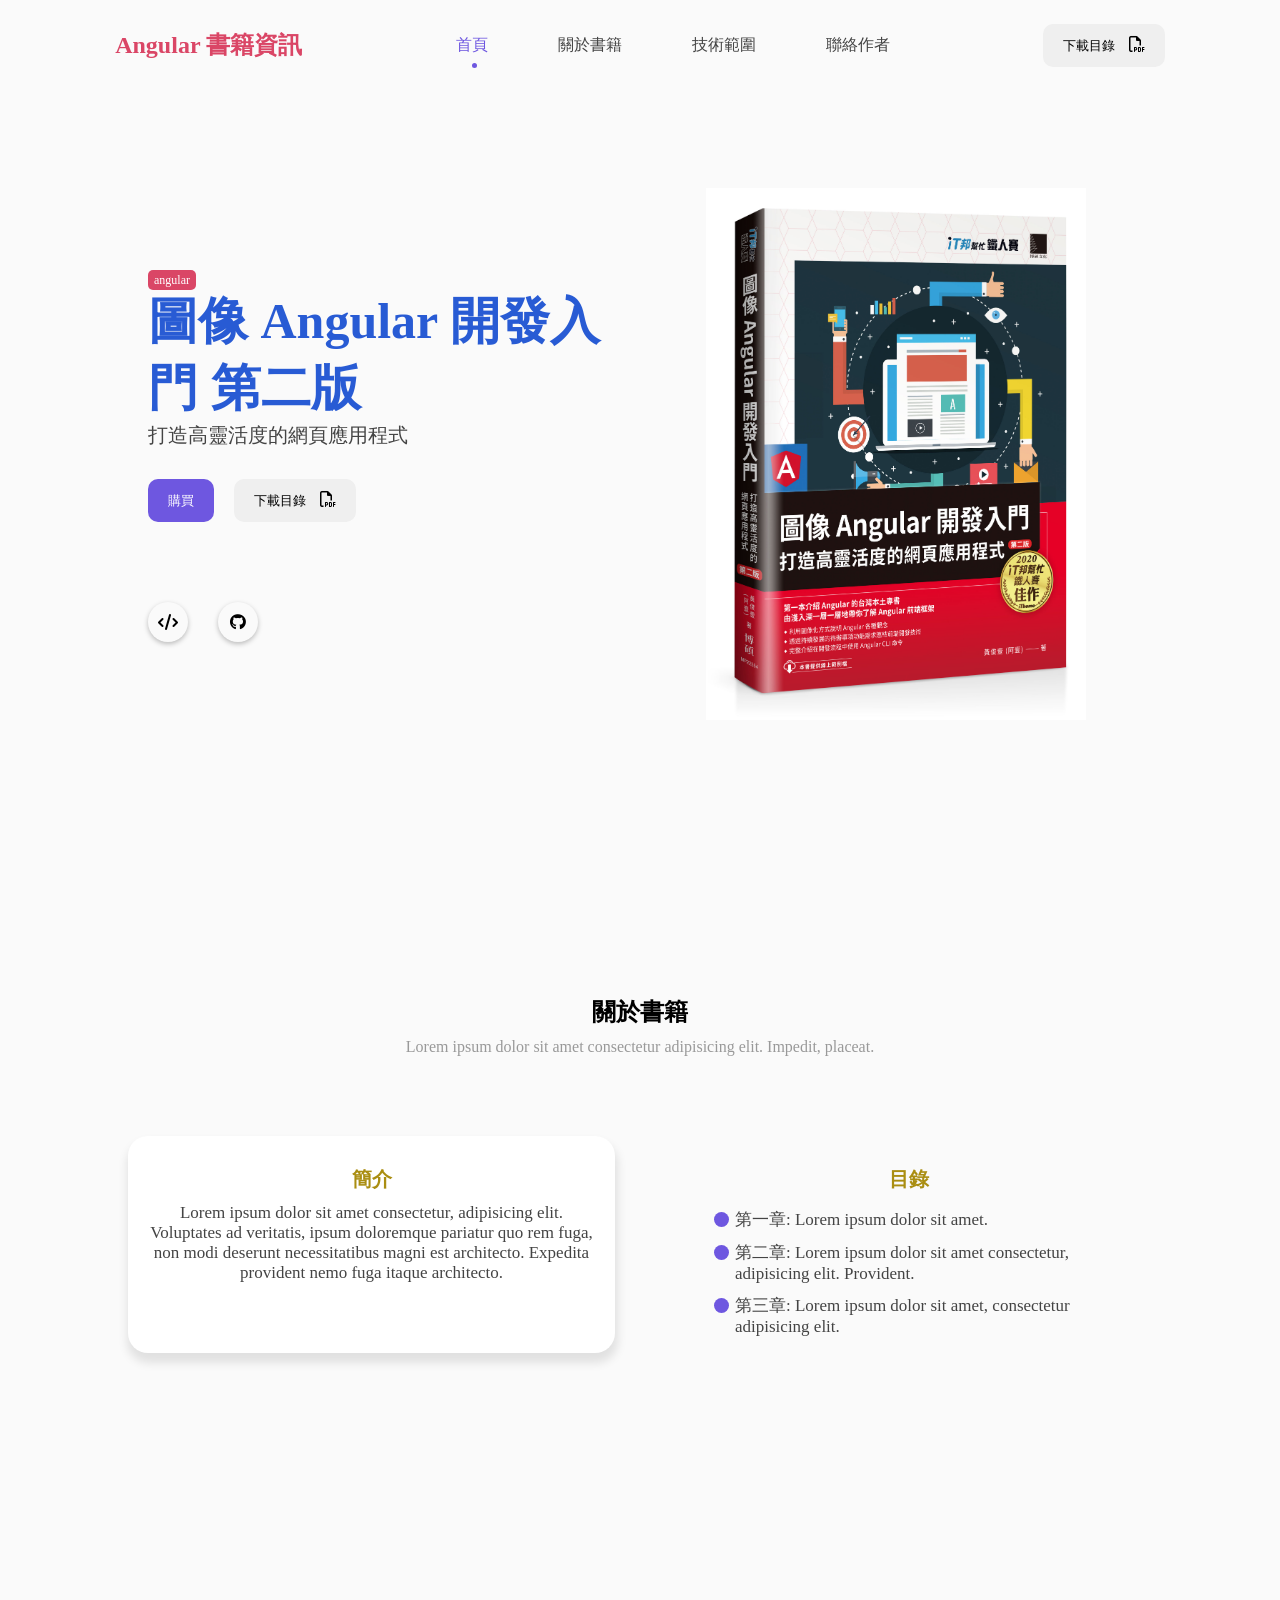
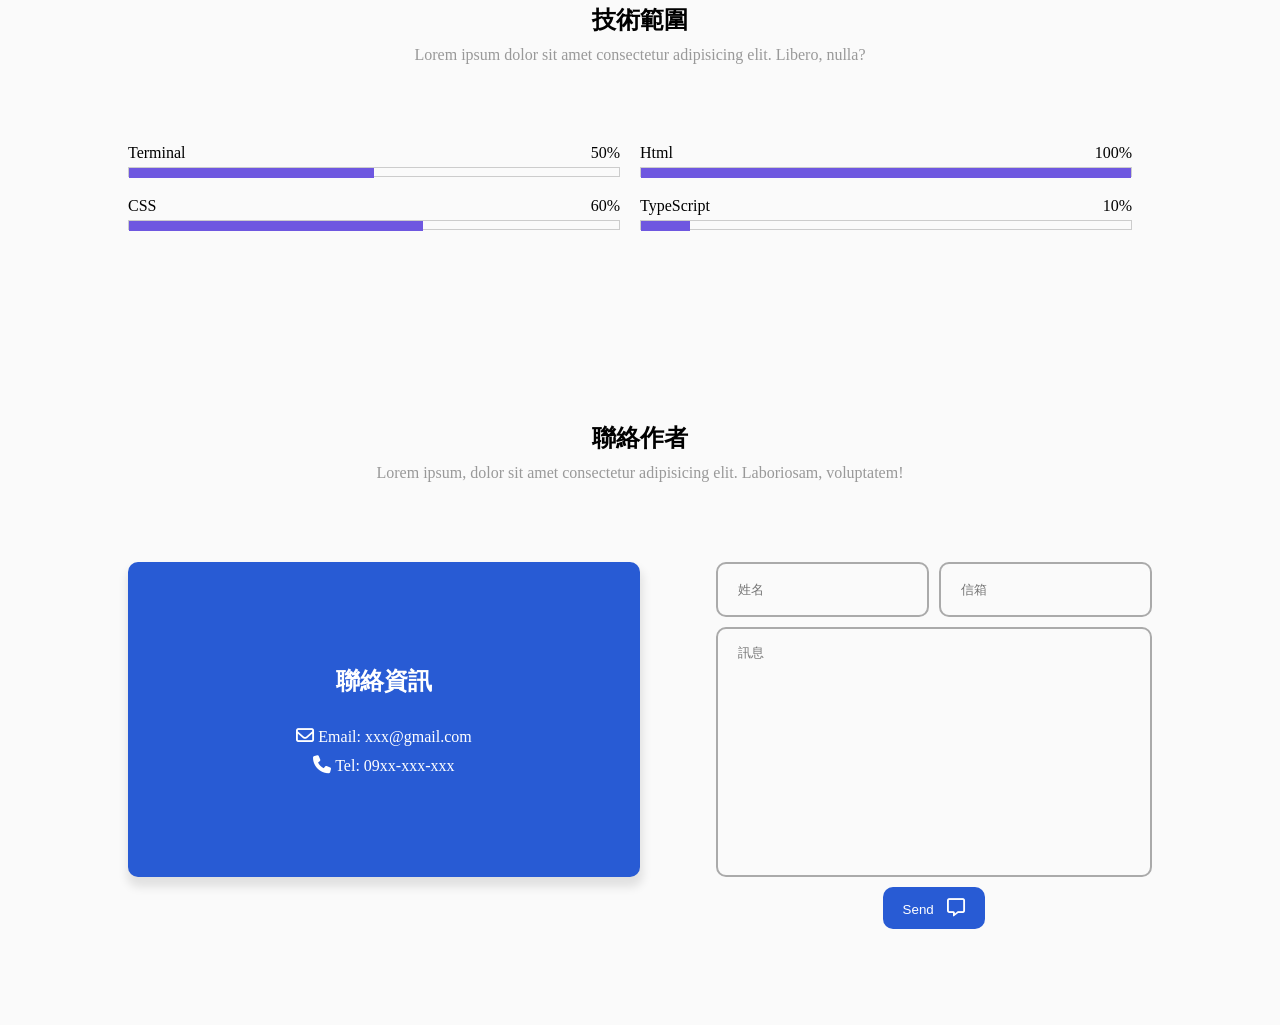
==== commit a3d34707: "feat(contact): 聯絡作者表單樣式實作" ====
--- a/src/index.html
+++ b/src/index.html
@@ -132,7 +132,12 @@
                 <div><i class="fa-solid fa-phone"></i> Tel: 09xx-xxx-xxx</div>
               </div>
             </div>
-            <div class="form"></div>
+            <div class="form">
+              <input type="text" placeholder="姓名" />
+              <input type="email" placeholder="信箱" />
+              <textarea placeholder="訊息"></textarea>
+              <button type="button" class="btn">Send <i class="fa-regular fa-message"></i></button>
+            </div>
           </div>
         </section>
       </main>
--- a/src/style.min.css
+++ b/src/style.min.css
@@ -1 +1 @@
-nav{background-color:var(--body-color);position:fixed;width:100%;height:90px;line-height:90px;padding-inline:9vw;display:flex;justify-content:space-between}nav .nav-logo{font-size:24px;font-weight:600;color:var(--logo-color)}nav ul{display:flex;list-style:none}nav ul .nav-link{text-decoration:none;color:var(--text-color);font-weight:500;padding-inline:15px;margin-inline:20px}nav ul .active-link{position:relative;color:var(--first-color)}nav ul .active-link::after{position:absolute;content:"";width:5px;height:5px;background-color:var(--first-color);left:50%;bottom:-15px;border-radius:50%}.btn{font-weight:500;padding:12px 20px;background-color:#efefef;border:none;border-radius:10px;cursor:pointer}.btn:hover{background-color:var(--second-color);color:var(--withe-color)}.btn>i{margin-left:10px}.home-text{padding-left:20px;min-height:80vh;width:50%;display:flex;flex-direction:column;justify-content:center}.home-text .tag>span{background-color:var(--logo-color);color:var(--white-color);padding:3px 6px;font-size:12px;border-radius:5px}.home-text .name{font-size:50px;font-weight:600;color:var(--third-color)}.home-text .subtitle{font-size:20px;margin-bottom:30px;color:var(--text-color)}.home-text .text-btn{display:flex;gap:20px}.home-text .text-btn>.blue-btn{background-color:var(--first-color);color:var(--white-color)}.home-text .text-btn>.blue-btn:hover{background-color:var(--first-color-hover)}.home-text .icons{display:flex;margin-top:5em;gap:30px}.home-text .icons .icon{display:flex;justify-content:center;align-items:center;width:40px;height:40px;border-radius:50%;box-shadow:0px 2px 5px 0px rgba(0,0,0,.25);cursor:pointer}.home-image{display:flex;justify-content:right;align-items:center;width:50%;min-height:80vh}.home-image .image{width:380px;margin:0 auto;overflow:hidden}.home-image .image img{width:380px}.about-container{display:flex;justify-content:space-between;width:100%;gap:50px}.about-container .introduce,.about-container .contents{width:50%}.about-container h3{margin-bottom:10px;font-size:20px;font-weight:600;color:var(--second-color)}.about-container .card{display:flex;align-items:center;flex-direction:column;padding:30px 20px 70px;width:100%;background-color:var(--white-color);border-radius:20px;box-shadow:1px 8px 10px 2px var(--first-shadow-color)}.about-container .card div{text-align:center;font-size:17px;color:var(--text-color)}.about-container .list{display:flex;flex-direction:column;padding:30px 65px 70px;width:100%}.about-container .list h3{text-align:center}.about-container .list .item{font-size:17px;padding:5px;color:var(--text-color);position:relative}.about-container .list .item::before{box-sizing:border-box;content:"";position:absolute;top:9px;left:-16px;width:15px;height:15px;border-radius:50px;background-color:var(--first-color)}.skill-container{display:flex;width:100%;gap:20px;flex-wrap:wrap}.skill-container .skill-item{flex-basis:calc(50% - 20px);display:flex;flex-direction:column;gap:5px}.skill-container .skill-item .skill{display:flex;justify-content:space-between;align-items:center}.skill-container .skill-item .progress-bar-wrap{height:10px;border:1px solid #ccc}.skill-container .skill-item .progress-bar-wrap .progress-bar{height:10px;background-color:var(--first-color)}.contact-container{display:flex;justify-content:space-between;width:100%;gap:50px}.contact-container .info,.contact-container form{width:50%}.contact-container .contact-info{display:flex;flex-direction:column;justify-content:center;align-items:center;padding:20px 30px;width:100%;height:315px;background-color:var(--third-color);color:var(--white-color);border-radius:10px;gap:10px;box-shadow:1px 8px 10px 2px var(--first-shadow-color)}.contact-container .contact-info>h2{margin-bottom:20px}.contact-container .contact-info i{font-size:18px}:root{--body-color: rgb(250, 250, 250);--logo-color: rgb(218, 70, 102);--white-color: rgb(255, 255, 255);--text-color: rgb(68, 68, 68);--first-color: rgb(110, 87, 224);--first-color-hover: rgb(40, 91, 212);--first-shadow-color: rgba(0, 0, 0, 0.1);--second-color: rgb(170, 142, 18);--third-color: rgb(40, 91, 212)}html{scroll-behavior:smooth}body{background-color:var(--body-color)}body .container{width:100%}*{margin:0;padding:0;box-sizing:border-box}.wrapper{padding-inline:10vw}.wrapper .home-box{display:flex;padding-block:6em;height:100vh;min-height:700px}.wrapper .section{padding-block:6em}.wrapper .section .top-header{text-align:center;margin-bottom:5em}.wrapper .section .top-header h1{font-weight:600;margin-bottom:10px}.wrapper .section .top-header span{color:#999}i{font-size:16px}/*# sourceMappingURL=style.min.css.map */+nav{background-color:var(--body-color);position:fixed;width:100%;height:90px;line-height:90px;padding-inline:9vw;display:flex;justify-content:space-between}nav .nav-logo{font-size:24px;font-weight:600;color:var(--logo-color)}nav ul{display:flex;list-style:none}nav ul .nav-link{text-decoration:none;color:var(--text-color);font-weight:500;padding-inline:15px;margin-inline:20px}nav ul .active-link{position:relative;color:var(--first-color)}nav ul .active-link::after{position:absolute;content:"";width:5px;height:5px;background-color:var(--first-color);left:50%;bottom:-15px;border-radius:50%}.btn{font-weight:500;padding:12px 20px;background-color:#efefef;border:none;border-radius:10px;cursor:pointer}.btn:hover{background-color:var(--second-color);color:var(--withe-color)}.btn>i{margin-left:10px}.home-text{padding-left:20px;min-height:80vh;width:50%;display:flex;flex-direction:column;justify-content:center}.home-text .tag>span{background-color:var(--logo-color);color:var(--white-color);padding:3px 6px;font-size:12px;border-radius:5px}.home-text .name{font-size:50px;font-weight:600;color:var(--third-color)}.home-text .subtitle{font-size:20px;margin-bottom:30px;color:var(--text-color)}.home-text .text-btn{display:flex;gap:20px}.home-text .text-btn>.blue-btn{background-color:var(--first-color);color:var(--white-color)}.home-text .text-btn>.blue-btn:hover{background-color:var(--first-color-hover)}.home-text .icons{display:flex;margin-top:5em;gap:30px}.home-text .icons .icon{display:flex;justify-content:center;align-items:center;width:40px;height:40px;border-radius:50%;box-shadow:0px 2px 5px 0px rgba(0,0,0,.25);cursor:pointer}.home-image{display:flex;justify-content:right;align-items:center;width:50%;min-height:80vh}.home-image .image{width:380px;margin:0 auto;overflow:hidden}.home-image .image img{width:380px}.about-container{display:flex;justify-content:space-between;width:100%;gap:50px}.about-container .introduce,.about-container .contents{width:50%}.about-container h3{margin-bottom:10px;font-size:20px;font-weight:600;color:var(--second-color)}.about-container .card{display:flex;align-items:center;flex-direction:column;padding:30px 20px 70px;width:100%;background-color:var(--white-color);border-radius:20px;box-shadow:1px 8px 10px 2px var(--first-shadow-color)}.about-container .card div{text-align:center;font-size:17px;color:var(--text-color)}.about-container .list{display:flex;flex-direction:column;padding:30px 65px 70px;width:100%}.about-container .list h3{text-align:center}.about-container .list .item{font-size:17px;padding:5px;color:var(--text-color);position:relative}.about-container .list .item::before{box-sizing:border-box;content:"";position:absolute;top:9px;left:-16px;width:15px;height:15px;border-radius:50px;background-color:var(--first-color)}.skill-container{display:flex;width:100%;gap:20px;flex-wrap:wrap}.skill-container .skill-item{flex-basis:calc(50% - 20px);display:flex;flex-direction:column;gap:5px}.skill-container .skill-item .skill{display:flex;justify-content:space-between;align-items:center}.skill-container .skill-item .progress-bar-wrap{height:10px;border:1px solid #ccc}.skill-container .skill-item .progress-bar-wrap .progress-bar{height:10px;background-color:var(--first-color)}.contact-container{display:flex;justify-content:space-between;width:100%;gap:50px}.contact-container .info,.contact-container form{width:50%}.contact-container .contact-info{display:flex;flex-direction:column;justify-content:center;align-items:center;padding:20px 30px;width:100%;height:315px;background-color:var(--third-color);color:var(--white-color);border-radius:10px;gap:10px;box-shadow:1px 8px 10px 2px var(--first-shadow-color)}.contact-container .contact-info>h2{margin-bottom:20px}.contact-container .contact-info i{font-size:18px}.contact-container .form{display:grid;grid-template-columns:repeat(2, 1fr);grid-template-rows:55px 250px 1fr;gap:10px}.contact-container .form input,.contact-container .form textarea{background:rgba(0,0,0,0);border:2px solid #aaa;border-radius:10px;padding:15px 20px;outline:none}.contact-container .form input{padding:15px 20px}.contact-container .form textarea{grid-column:1/3;resize:none}.contact-container .form .btn{margin:0 auto;grid-column:1/3;background-color:var(--third-color);color:var(--white-color)}.contact-container .form .btn i{font-size:18px}:root{--body-color: rgb(250, 250, 250);--logo-color: rgb(218, 70, 102);--white-color: rgb(255, 255, 255);--text-color: rgb(68, 68, 68);--first-color: rgb(110, 87, 224);--first-color-hover: rgb(40, 91, 212);--first-shadow-color: rgba(0, 0, 0, 0.1);--second-color: rgb(170, 142, 18);--third-color: rgb(40, 91, 212)}html{scroll-behavior:smooth}body{background-color:var(--body-color)}body .container{width:100%}*{margin:0;padding:0;box-sizing:border-box}.wrapper{padding-inline:10vw}.wrapper .home-box{display:flex;padding-block:6em;height:100vh;min-height:700px}.wrapper .section{padding-block:6em}.wrapper .section .top-header{text-align:center;margin-bottom:5em}.wrapper .section .top-header h1{font-weight:600;margin-bottom:10px}.wrapper .section .top-header span{color:#999}i{font-size:16px}/*# sourceMappingURL=style.min.css.map */
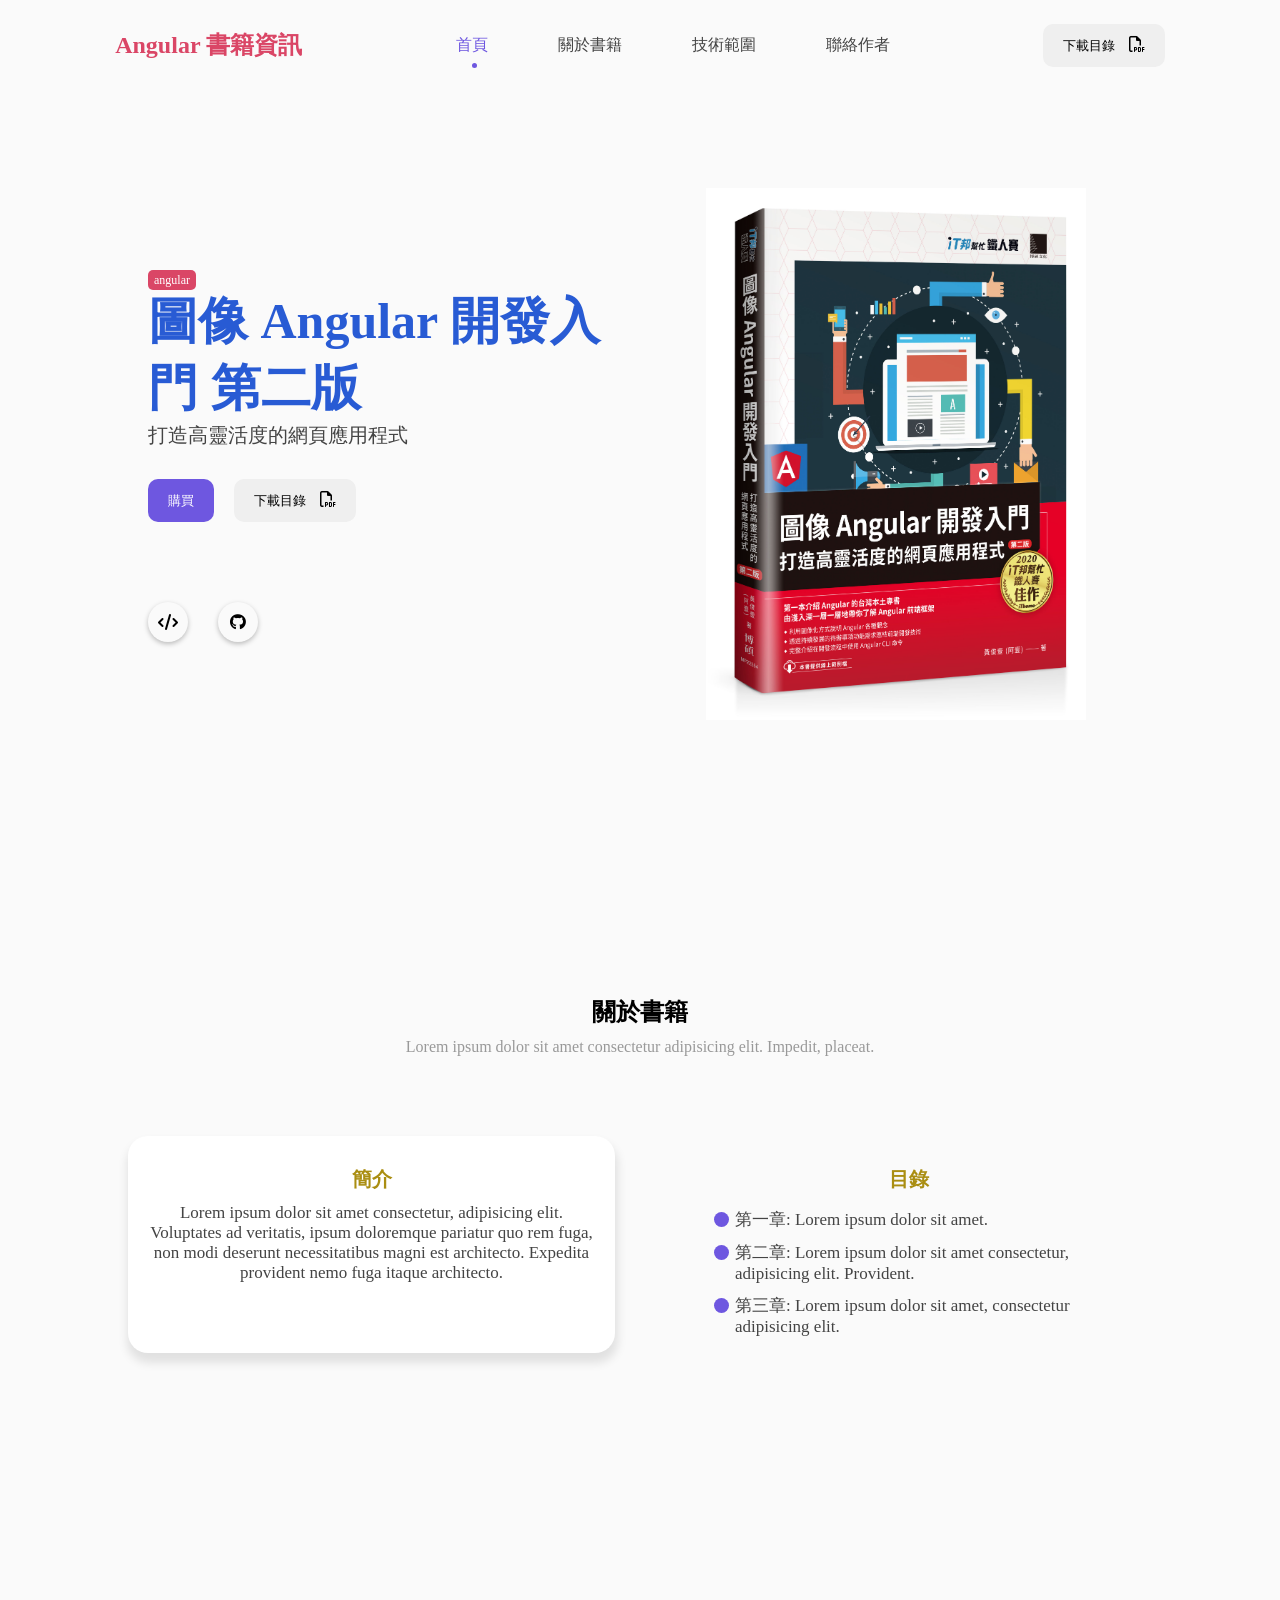
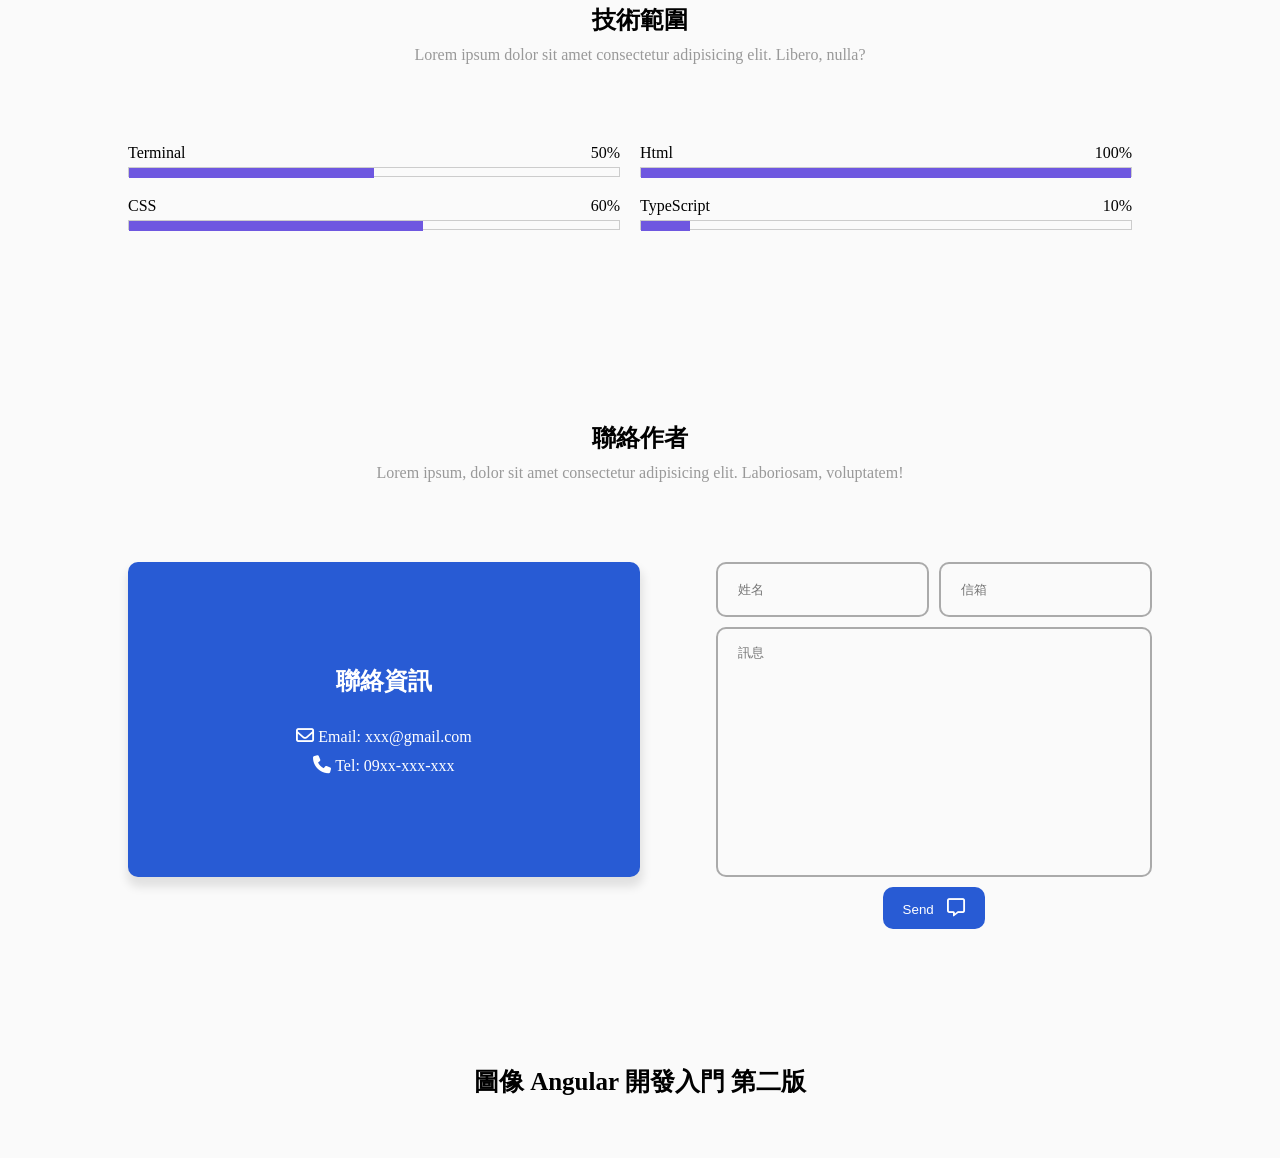
==== commit f9bae13c: "feat(footer): 頁尾標題文字樣式實作" ====
--- a/src/index.html
+++ b/src/index.html
@@ -141,6 +141,9 @@
           </div>
         </section>
       </main>
+      <footer>
+        <div class="top-footer">圖像 Angular 開發入門 第二版</div>
+      </footer>
     </div>
     <script src="./main.js"></script>
   </body>
--- a/src/style.min.css
+++ b/src/style.min.css
@@ -1 +1 @@
-nav{background-color:var(--body-color);position:fixed;width:100%;height:90px;line-height:90px;padding-inline:9vw;display:flex;justify-content:space-between}nav .nav-logo{font-size:24px;font-weight:600;color:var(--logo-color)}nav ul{display:flex;list-style:none}nav ul .nav-link{text-decoration:none;color:var(--text-color);font-weight:500;padding-inline:15px;margin-inline:20px}nav ul .active-link{position:relative;color:var(--first-color)}nav ul .active-link::after{position:absolute;content:"";width:5px;height:5px;background-color:var(--first-color);left:50%;bottom:-15px;border-radius:50%}.btn{font-weight:500;padding:12px 20px;background-color:#efefef;border:none;border-radius:10px;cursor:pointer}.btn:hover{background-color:var(--second-color);color:var(--withe-color)}.btn>i{margin-left:10px}.home-text{padding-left:20px;min-height:80vh;width:50%;display:flex;flex-direction:column;justify-content:center}.home-text .tag>span{background-color:var(--logo-color);color:var(--white-color);padding:3px 6px;font-size:12px;border-radius:5px}.home-text .name{font-size:50px;font-weight:600;color:var(--third-color)}.home-text .subtitle{font-size:20px;margin-bottom:30px;color:var(--text-color)}.home-text .text-btn{display:flex;gap:20px}.home-text .text-btn>.blue-btn{background-color:var(--first-color);color:var(--white-color)}.home-text .text-btn>.blue-btn:hover{background-color:var(--first-color-hover)}.home-text .icons{display:flex;margin-top:5em;gap:30px}.home-text .icons .icon{display:flex;justify-content:center;align-items:center;width:40px;height:40px;border-radius:50%;box-shadow:0px 2px 5px 0px rgba(0,0,0,.25);cursor:pointer}.home-image{display:flex;justify-content:right;align-items:center;width:50%;min-height:80vh}.home-image .image{width:380px;margin:0 auto;overflow:hidden}.home-image .image img{width:380px}.about-container{display:flex;justify-content:space-between;width:100%;gap:50px}.about-container .introduce,.about-container .contents{width:50%}.about-container h3{margin-bottom:10px;font-size:20px;font-weight:600;color:var(--second-color)}.about-container .card{display:flex;align-items:center;flex-direction:column;padding:30px 20px 70px;width:100%;background-color:var(--white-color);border-radius:20px;box-shadow:1px 8px 10px 2px var(--first-shadow-color)}.about-container .card div{text-align:center;font-size:17px;color:var(--text-color)}.about-container .list{display:flex;flex-direction:column;padding:30px 65px 70px;width:100%}.about-container .list h3{text-align:center}.about-container .list .item{font-size:17px;padding:5px;color:var(--text-color);position:relative}.about-container .list .item::before{box-sizing:border-box;content:"";position:absolute;top:9px;left:-16px;width:15px;height:15px;border-radius:50px;background-color:var(--first-color)}.skill-container{display:flex;width:100%;gap:20px;flex-wrap:wrap}.skill-container .skill-item{flex-basis:calc(50% - 20px);display:flex;flex-direction:column;gap:5px}.skill-container .skill-item .skill{display:flex;justify-content:space-between;align-items:center}.skill-container .skill-item .progress-bar-wrap{height:10px;border:1px solid #ccc}.skill-container .skill-item .progress-bar-wrap .progress-bar{height:10px;background-color:var(--first-color)}.contact-container{display:flex;justify-content:space-between;width:100%;gap:50px}.contact-container .info,.contact-container form{width:50%}.contact-container .contact-info{display:flex;flex-direction:column;justify-content:center;align-items:center;padding:20px 30px;width:100%;height:315px;background-color:var(--third-color);color:var(--white-color);border-radius:10px;gap:10px;box-shadow:1px 8px 10px 2px var(--first-shadow-color)}.contact-container .contact-info>h2{margin-bottom:20px}.contact-container .contact-info i{font-size:18px}.contact-container .form{display:grid;grid-template-columns:repeat(2, 1fr);grid-template-rows:55px 250px 1fr;gap:10px}.contact-container .form input,.contact-container .form textarea{background:rgba(0,0,0,0);border:2px solid #aaa;border-radius:10px;padding:15px 20px;outline:none}.contact-container .form input{padding:15px 20px}.contact-container .form textarea{grid-column:1/3;resize:none}.contact-container .form .btn{margin:0 auto;grid-column:1/3;background-color:var(--third-color);color:var(--white-color)}.contact-container .form .btn i{font-size:18px}:root{--body-color: rgb(250, 250, 250);--logo-color: rgb(218, 70, 102);--white-color: rgb(255, 255, 255);--text-color: rgb(68, 68, 68);--first-color: rgb(110, 87, 224);--first-color-hover: rgb(40, 91, 212);--first-shadow-color: rgba(0, 0, 0, 0.1);--second-color: rgb(170, 142, 18);--third-color: rgb(40, 91, 212)}html{scroll-behavior:smooth}body{background-color:var(--body-color)}body .container{width:100%}*{margin:0;padding:0;box-sizing:border-box}.wrapper{padding-inline:10vw}.wrapper .home-box{display:flex;padding-block:6em;height:100vh;min-height:700px}.wrapper .section{padding-block:6em}.wrapper .section .top-header{text-align:center;margin-bottom:5em}.wrapper .section .top-header h1{font-weight:600;margin-bottom:10px}.wrapper .section .top-header span{color:#999}i{font-size:16px}/*# sourceMappingURL=style.min.css.map */+nav{background-color:var(--body-color);position:fixed;width:100%;height:90px;line-height:90px;padding-inline:9vw;display:flex;justify-content:space-between}nav .nav-logo{font-size:24px;font-weight:600;color:var(--logo-color)}nav ul{display:flex;list-style:none}nav ul .nav-link{text-decoration:none;color:var(--text-color);font-weight:500;padding-inline:15px;margin-inline:20px}nav ul .active-link{position:relative;color:var(--first-color)}nav ul .active-link::after{position:absolute;content:"";width:5px;height:5px;background-color:var(--first-color);left:50%;bottom:-15px;border-radius:50%}.btn{font-weight:500;padding:12px 20px;background-color:#efefef;border:none;border-radius:10px;cursor:pointer}.btn:hover{background-color:var(--second-color);color:var(--withe-color)}.btn>i{margin-left:10px}.home-text{padding-left:20px;min-height:80vh;width:50%;display:flex;flex-direction:column;justify-content:center}.home-text .tag>span{background-color:var(--logo-color);color:var(--white-color);padding:3px 6px;font-size:12px;border-radius:5px}.home-text .name{font-size:50px;font-weight:600;color:var(--third-color)}.home-text .subtitle{font-size:20px;margin-bottom:30px;color:var(--text-color)}.home-text .text-btn{display:flex;gap:20px}.home-text .text-btn>.blue-btn{background-color:var(--first-color);color:var(--white-color)}.home-text .text-btn>.blue-btn:hover{background-color:var(--first-color-hover)}.home-text .icons{display:flex;margin-top:5em;gap:30px}.home-text .icons .icon{display:flex;justify-content:center;align-items:center;width:40px;height:40px;border-radius:50%;box-shadow:0px 2px 5px 0px rgba(0,0,0,.25);cursor:pointer}.home-image{display:flex;justify-content:right;align-items:center;width:50%;min-height:80vh}.home-image .image{width:380px;margin:0 auto;overflow:hidden}.home-image .image img{width:380px}.about-container{display:flex;justify-content:space-between;width:100%;gap:50px}.about-container .introduce,.about-container .contents{width:50%}.about-container h3{margin-bottom:10px;font-size:20px;font-weight:600;color:var(--second-color)}.about-container .card{display:flex;align-items:center;flex-direction:column;padding:30px 20px 70px;width:100%;background-color:var(--white-color);border-radius:20px;box-shadow:1px 8px 10px 2px var(--first-shadow-color)}.about-container .card div{text-align:center;font-size:17px;color:var(--text-color)}.about-container .list{display:flex;flex-direction:column;padding:30px 65px 70px;width:100%}.about-container .list h3{text-align:center}.about-container .list .item{font-size:17px;padding:5px;color:var(--text-color);position:relative}.about-container .list .item::before{box-sizing:border-box;content:"";position:absolute;top:9px;left:-16px;width:15px;height:15px;border-radius:50px;background-color:var(--first-color)}.skill-container{display:flex;width:100%;gap:20px;flex-wrap:wrap}.skill-container .skill-item{flex-basis:calc(50% - 20px);display:flex;flex-direction:column;gap:5px}.skill-container .skill-item .skill{display:flex;justify-content:space-between;align-items:center}.skill-container .skill-item .progress-bar-wrap{height:10px;border:1px solid #ccc}.skill-container .skill-item .progress-bar-wrap .progress-bar{height:10px;background-color:var(--first-color)}.contact-container{display:flex;justify-content:space-between;width:100%;gap:50px}.contact-container .info,.contact-container form{width:50%}.contact-container .contact-info{display:flex;flex-direction:column;justify-content:center;align-items:center;padding:20px 30px;width:100%;height:315px;background-color:var(--third-color);color:var(--white-color);border-radius:10px;gap:10px;box-shadow:1px 8px 10px 2px var(--first-shadow-color)}.contact-container .contact-info>h2{margin-bottom:20px}.contact-container .contact-info i{font-size:18px}.contact-container .form{display:grid;grid-template-columns:repeat(2, 1fr);grid-template-rows:55px 250px 1fr;gap:10px}.contact-container .form input,.contact-container .form textarea{background:rgba(0,0,0,0);border:2px solid #aaa;border-radius:10px;padding:15px 20px;outline:none}.contact-container .form input{padding:15px 20px}.contact-container .form textarea{grid-column:1/3;resize:none}.contact-container .form .btn{margin:0 auto;grid-column:1/3;background-color:var(--third-color);color:var(--white-color)}.contact-container .form .btn i{font-size:18px}footer{display:flex;grid-column:center;align-items:center;flex-direction:column;row-gap:30px;padding-block:40px 60px}footer .top-footer{font-size:25px;font-weight:600}:root{--body-color: rgb(250, 250, 250);--logo-color: rgb(218, 70, 102);--white-color: rgb(255, 255, 255);--text-color: rgb(68, 68, 68);--first-color: rgb(110, 87, 224);--first-color-hover: rgb(40, 91, 212);--first-shadow-color: rgba(0, 0, 0, 0.1);--second-color: rgb(170, 142, 18);--third-color: rgb(40, 91, 212)}html{scroll-behavior:smooth}body{background-color:var(--body-color)}body .container{width:100%}*{margin:0;padding:0;box-sizing:border-box}.wrapper{padding-inline:10vw}.wrapper .home-box{display:flex;padding-block:6em;height:100vh;min-height:700px}.wrapper .section{padding-block:6em}.wrapper .section .top-header{text-align:center;margin-bottom:5em}.wrapper .section .top-header h1{font-weight:600;margin-bottom:10px}.wrapper .section .top-header span{color:#999}i{font-size:16px}/*# sourceMappingURL=style.min.css.map */
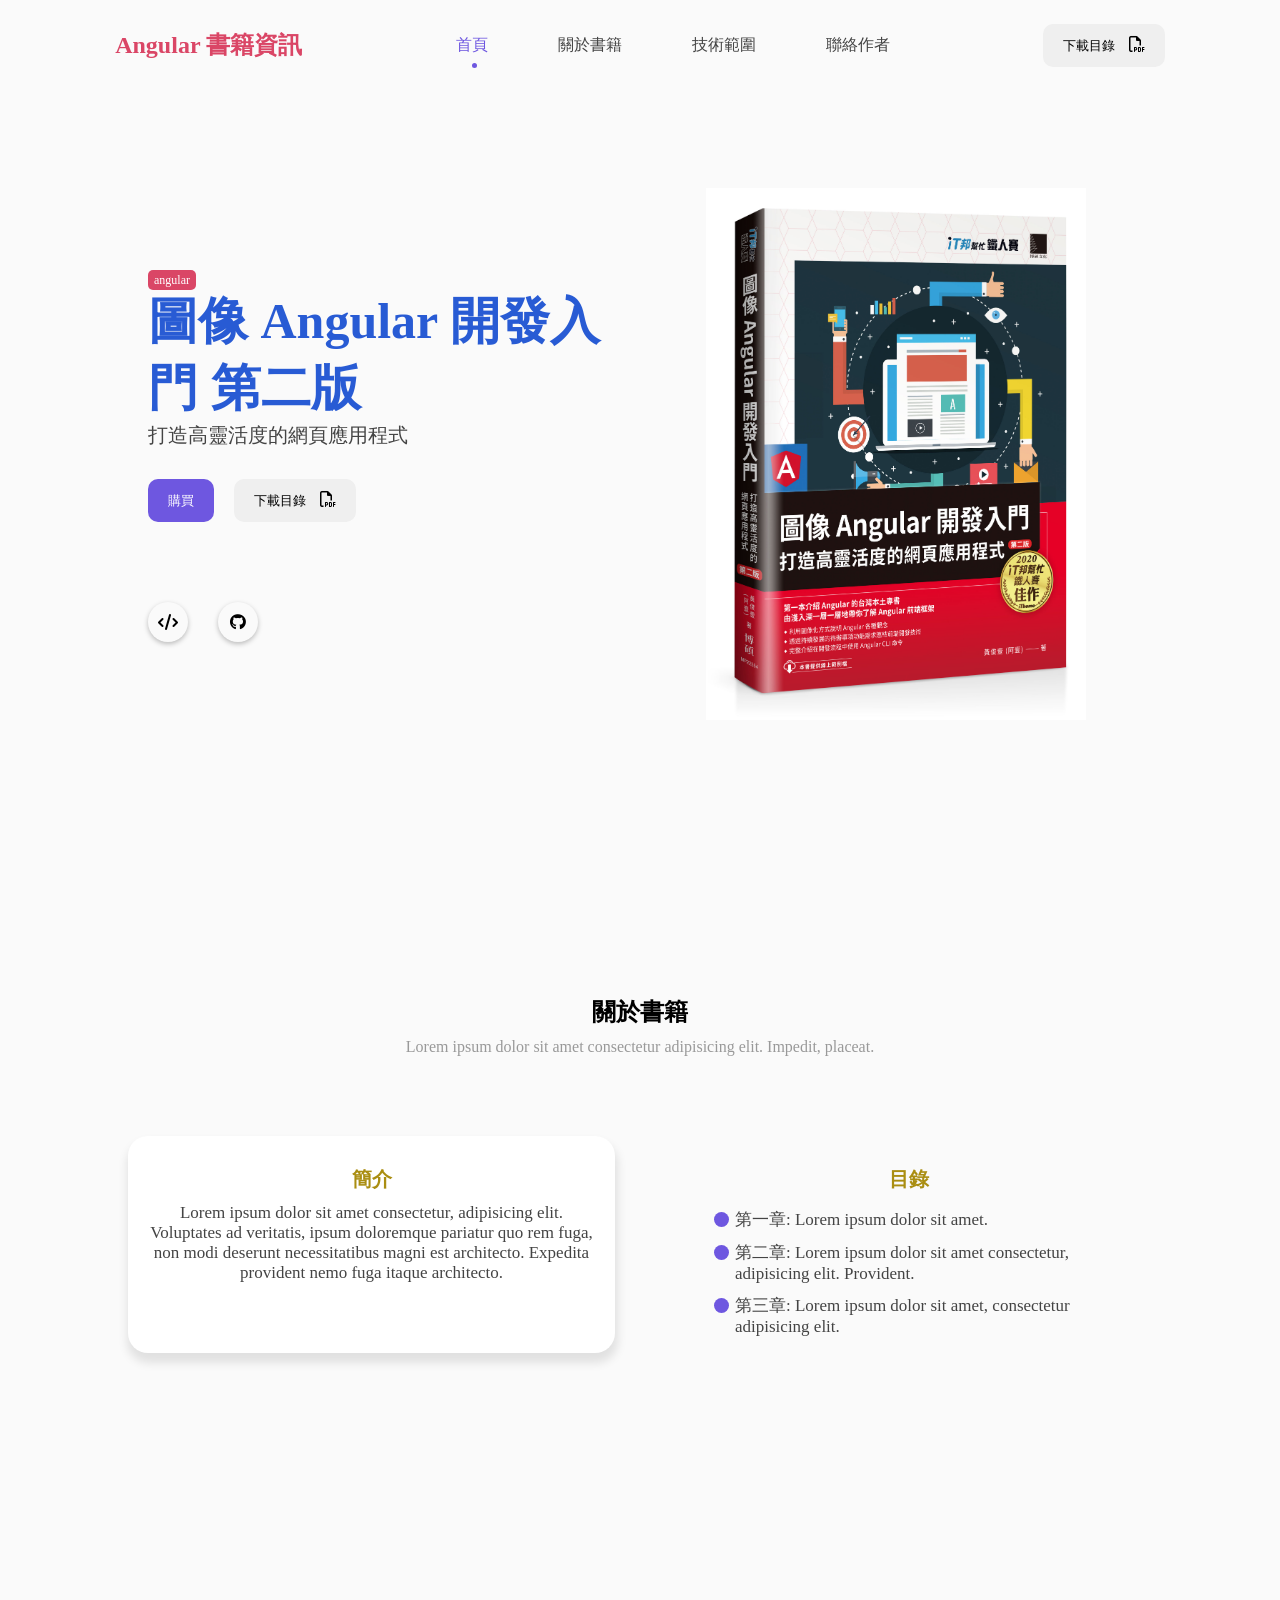
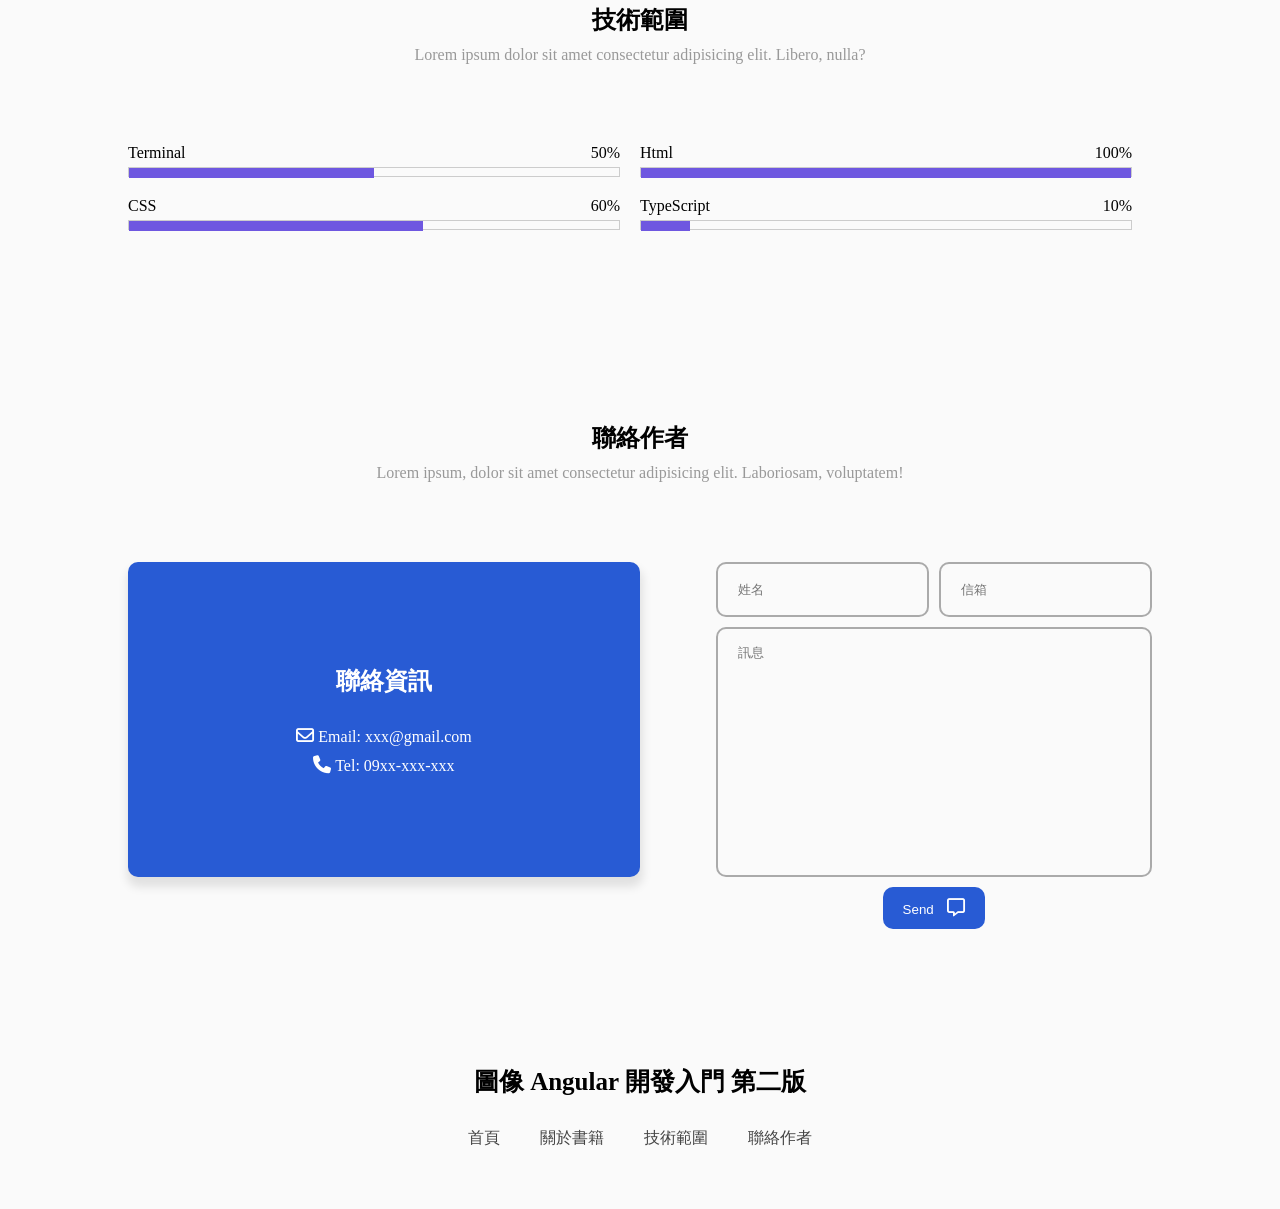
==== commit 5ff0c33e: "feat(footer): 頁尾選用樣式實作" ====
--- a/src/index.html
+++ b/src/index.html
@@ -143,6 +143,20 @@
       </main>
       <footer>
         <div class="top-footer">圖像 Angular 開發入門 第二版</div>
+        <ul class="footer-menu">
+          <li class="menu-item">
+            <a href="#home">首頁</a>
+          </li>
+          <li class="menu-item">
+            <a href="#about">關於書籍</a>
+          </li>
+          <li class="menu-item">
+            <a href="#skill">技術範圍</a>
+          </li>
+          <li class="menu-item">
+            <a href="#contact">聯絡作者</a>
+          </li>
+        </ul>
       </footer>
     </div>
     <script src="./main.js"></script>
--- a/src/style.min.css
+++ b/src/style.min.css
@@ -1 +1 @@
-nav{background-color:var(--body-color);position:fixed;width:100%;height:90px;line-height:90px;padding-inline:9vw;display:flex;justify-content:space-between}nav .nav-logo{font-size:24px;font-weight:600;color:var(--logo-color)}nav ul{display:flex;list-style:none}nav ul .nav-link{text-decoration:none;color:var(--text-color);font-weight:500;padding-inline:15px;margin-inline:20px}nav ul .active-link{position:relative;color:var(--first-color)}nav ul .active-link::after{position:absolute;content:"";width:5px;height:5px;background-color:var(--first-color);left:50%;bottom:-15px;border-radius:50%}.btn{font-weight:500;padding:12px 20px;background-color:#efefef;border:none;border-radius:10px;cursor:pointer}.btn:hover{background-color:var(--second-color);color:var(--withe-color)}.btn>i{margin-left:10px}.home-text{padding-left:20px;min-height:80vh;width:50%;display:flex;flex-direction:column;justify-content:center}.home-text .tag>span{background-color:var(--logo-color);color:var(--white-color);padding:3px 6px;font-size:12px;border-radius:5px}.home-text .name{font-size:50px;font-weight:600;color:var(--third-color)}.home-text .subtitle{font-size:20px;margin-bottom:30px;color:var(--text-color)}.home-text .text-btn{display:flex;gap:20px}.home-text .text-btn>.blue-btn{background-color:var(--first-color);color:var(--white-color)}.home-text .text-btn>.blue-btn:hover{background-color:var(--first-color-hover)}.home-text .icons{display:flex;margin-top:5em;gap:30px}.home-text .icons .icon{display:flex;justify-content:center;align-items:center;width:40px;height:40px;border-radius:50%;box-shadow:0px 2px 5px 0px rgba(0,0,0,.25);cursor:pointer}.home-image{display:flex;justify-content:right;align-items:center;width:50%;min-height:80vh}.home-image .image{width:380px;margin:0 auto;overflow:hidden}.home-image .image img{width:380px}.about-container{display:flex;justify-content:space-between;width:100%;gap:50px}.about-container .introduce,.about-container .contents{width:50%}.about-container h3{margin-bottom:10px;font-size:20px;font-weight:600;color:var(--second-color)}.about-container .card{display:flex;align-items:center;flex-direction:column;padding:30px 20px 70px;width:100%;background-color:var(--white-color);border-radius:20px;box-shadow:1px 8px 10px 2px var(--first-shadow-color)}.about-container .card div{text-align:center;font-size:17px;color:var(--text-color)}.about-container .list{display:flex;flex-direction:column;padding:30px 65px 70px;width:100%}.about-container .list h3{text-align:center}.about-container .list .item{font-size:17px;padding:5px;color:var(--text-color);position:relative}.about-container .list .item::before{box-sizing:border-box;content:"";position:absolute;top:9px;left:-16px;width:15px;height:15px;border-radius:50px;background-color:var(--first-color)}.skill-container{display:flex;width:100%;gap:20px;flex-wrap:wrap}.skill-container .skill-item{flex-basis:calc(50% - 20px);display:flex;flex-direction:column;gap:5px}.skill-container .skill-item .skill{display:flex;justify-content:space-between;align-items:center}.skill-container .skill-item .progress-bar-wrap{height:10px;border:1px solid #ccc}.skill-container .skill-item .progress-bar-wrap .progress-bar{height:10px;background-color:var(--first-color)}.contact-container{display:flex;justify-content:space-between;width:100%;gap:50px}.contact-container .info,.contact-container form{width:50%}.contact-container .contact-info{display:flex;flex-direction:column;justify-content:center;align-items:center;padding:20px 30px;width:100%;height:315px;background-color:var(--third-color);color:var(--white-color);border-radius:10px;gap:10px;box-shadow:1px 8px 10px 2px var(--first-shadow-color)}.contact-container .contact-info>h2{margin-bottom:20px}.contact-container .contact-info i{font-size:18px}.contact-container .form{display:grid;grid-template-columns:repeat(2, 1fr);grid-template-rows:55px 250px 1fr;gap:10px}.contact-container .form input,.contact-container .form textarea{background:rgba(0,0,0,0);border:2px solid #aaa;border-radius:10px;padding:15px 20px;outline:none}.contact-container .form input{padding:15px 20px}.contact-container .form textarea{grid-column:1/3;resize:none}.contact-container .form .btn{margin:0 auto;grid-column:1/3;background-color:var(--third-color);color:var(--white-color)}.contact-container .form .btn i{font-size:18px}footer{display:flex;grid-column:center;align-items:center;flex-direction:column;row-gap:30px;padding-block:40px 60px}footer .top-footer{font-size:25px;font-weight:600}:root{--body-color: rgb(250, 250, 250);--logo-color: rgb(218, 70, 102);--white-color: rgb(255, 255, 255);--text-color: rgb(68, 68, 68);--first-color: rgb(110, 87, 224);--first-color-hover: rgb(40, 91, 212);--first-shadow-color: rgba(0, 0, 0, 0.1);--second-color: rgb(170, 142, 18);--third-color: rgb(40, 91, 212)}html{scroll-behavior:smooth}body{background-color:var(--body-color)}body .container{width:100%}*{margin:0;padding:0;box-sizing:border-box}.wrapper{padding-inline:10vw}.wrapper .home-box{display:flex;padding-block:6em;height:100vh;min-height:700px}.wrapper .section{padding-block:6em}.wrapper .section .top-header{text-align:center;margin-bottom:5em}.wrapper .section .top-header h1{font-weight:600;margin-bottom:10px}.wrapper .section .top-header span{color:#999}i{font-size:16px}/*# sourceMappingURL=style.min.css.map */+nav{background-color:var(--body-color);position:fixed;width:100%;height:90px;line-height:90px;padding-inline:9vw;display:flex;justify-content:space-between}nav .nav-logo{font-size:24px;font-weight:600;color:var(--logo-color)}nav ul{display:flex;list-style:none}nav ul .nav-link{text-decoration:none;color:var(--text-color);font-weight:500;padding-inline:15px;margin-inline:20px}nav ul .active-link{position:relative;color:var(--first-color)}nav ul .active-link::after{position:absolute;content:"";width:5px;height:5px;background-color:var(--first-color);left:50%;bottom:-15px;border-radius:50%}.btn{font-weight:500;padding:12px 20px;background-color:#efefef;border:none;border-radius:10px;cursor:pointer}.btn:hover{background-color:var(--second-color);color:var(--withe-color)}.btn>i{margin-left:10px}.home-text{padding-left:20px;min-height:80vh;width:50%;display:flex;flex-direction:column;justify-content:center}.home-text .tag>span{background-color:var(--logo-color);color:var(--white-color);padding:3px 6px;font-size:12px;border-radius:5px}.home-text .name{font-size:50px;font-weight:600;color:var(--third-color)}.home-text .subtitle{font-size:20px;margin-bottom:30px;color:var(--text-color)}.home-text .text-btn{display:flex;gap:20px}.home-text .text-btn>.blue-btn{background-color:var(--first-color);color:var(--white-color)}.home-text .text-btn>.blue-btn:hover{background-color:var(--first-color-hover)}.home-text .icons{display:flex;margin-top:5em;gap:30px}.home-text .icons .icon{display:flex;justify-content:center;align-items:center;width:40px;height:40px;border-radius:50%;box-shadow:0px 2px 5px 0px rgba(0,0,0,.25);cursor:pointer}.home-image{display:flex;justify-content:right;align-items:center;width:50%;min-height:80vh}.home-image .image{width:380px;margin:0 auto;overflow:hidden}.home-image .image img{width:380px}.about-container{display:flex;justify-content:space-between;width:100%;gap:50px}.about-container .introduce,.about-container .contents{width:50%}.about-container h3{margin-bottom:10px;font-size:20px;font-weight:600;color:var(--second-color)}.about-container .card{display:flex;align-items:center;flex-direction:column;padding:30px 20px 70px;width:100%;background-color:var(--white-color);border-radius:20px;box-shadow:1px 8px 10px 2px var(--first-shadow-color)}.about-container .card div{text-align:center;font-size:17px;color:var(--text-color)}.about-container .list{display:flex;flex-direction:column;padding:30px 65px 70px;width:100%}.about-container .list h3{text-align:center}.about-container .list .item{font-size:17px;padding:5px;color:var(--text-color);position:relative}.about-container .list .item::before{box-sizing:border-box;content:"";position:absolute;top:9px;left:-16px;width:15px;height:15px;border-radius:50px;background-color:var(--first-color)}.skill-container{display:flex;width:100%;gap:20px;flex-wrap:wrap}.skill-container .skill-item{flex-basis:calc(50% - 20px);display:flex;flex-direction:column;gap:5px}.skill-container .skill-item .skill{display:flex;justify-content:space-between;align-items:center}.skill-container .skill-item .progress-bar-wrap{height:10px;border:1px solid #ccc}.skill-container .skill-item .progress-bar-wrap .progress-bar{height:10px;background-color:var(--first-color)}.contact-container{display:flex;justify-content:space-between;width:100%;gap:50px}.contact-container .info,.contact-container form{width:50%}.contact-container .contact-info{display:flex;flex-direction:column;justify-content:center;align-items:center;padding:20px 30px;width:100%;height:315px;background-color:var(--third-color);color:var(--white-color);border-radius:10px;gap:10px;box-shadow:1px 8px 10px 2px var(--first-shadow-color)}.contact-container .contact-info>h2{margin-bottom:20px}.contact-container .contact-info i{font-size:18px}.contact-container .form{display:grid;grid-template-columns:repeat(2, 1fr);grid-template-rows:55px 250px 1fr;gap:10px}.contact-container .form input,.contact-container .form textarea{background:rgba(0,0,0,0);border:2px solid #aaa;border-radius:10px;padding:15px 20px;outline:none}.contact-container .form input{padding:15px 20px}.contact-container .form textarea{grid-column:1/3;resize:none}.contact-container .form .btn{margin:0 auto;grid-column:1/3;background-color:var(--third-color);color:var(--white-color)}.contact-container .form .btn i{font-size:18px}footer{display:flex;grid-column:center;align-items:center;flex-direction:column;row-gap:30px;padding-block:40px 60px}footer .top-footer{font-size:25px;font-weight:600}footer .footer-menu{display:flex}footer .footer-menu .menu-item{list-style:none}footer .footer-menu .menu-item a{text-decoration:none;color:var(--text-color);font-weight:500;margin-inline:20px}:root{--body-color: rgb(250, 250, 250);--logo-color: rgb(218, 70, 102);--white-color: rgb(255, 255, 255);--text-color: rgb(68, 68, 68);--first-color: rgb(110, 87, 224);--first-color-hover: rgb(40, 91, 212);--first-shadow-color: rgba(0, 0, 0, 0.1);--second-color: rgb(170, 142, 18);--third-color: rgb(40, 91, 212)}html{scroll-behavior:smooth}body{background-color:var(--body-color)}body .container{width:100%}*{margin:0;padding:0;box-sizing:border-box}.wrapper{padding-inline:10vw}.wrapper .home-box{display:flex;padding-block:6em;height:100vh;min-height:700px}.wrapper .section{padding-block:6em}.wrapper .section .top-header{text-align:center;margin-bottom:5em}.wrapper .section .top-header h1{font-weight:600;margin-bottom:10px}.wrapper .section .top-header span{color:#999}i{font-size:16px}/*# sourceMappingURL=style.min.css.map */
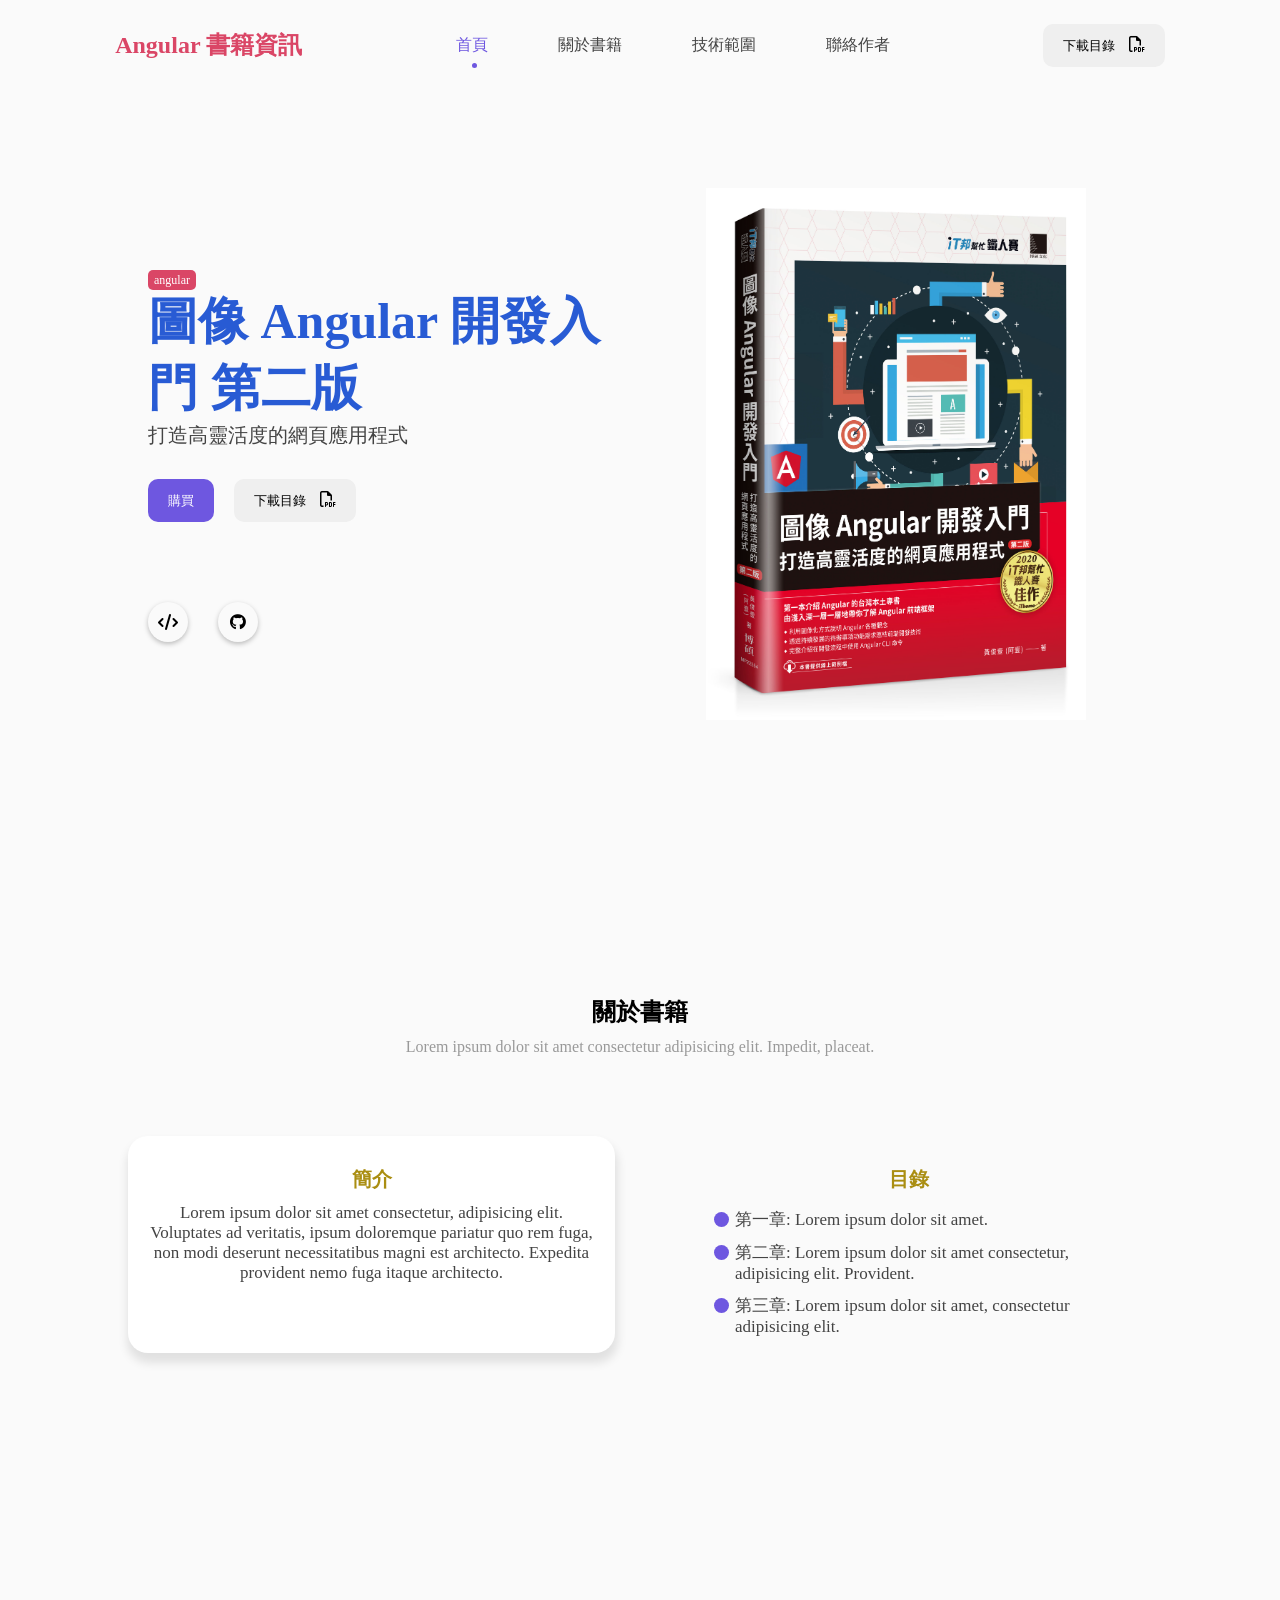
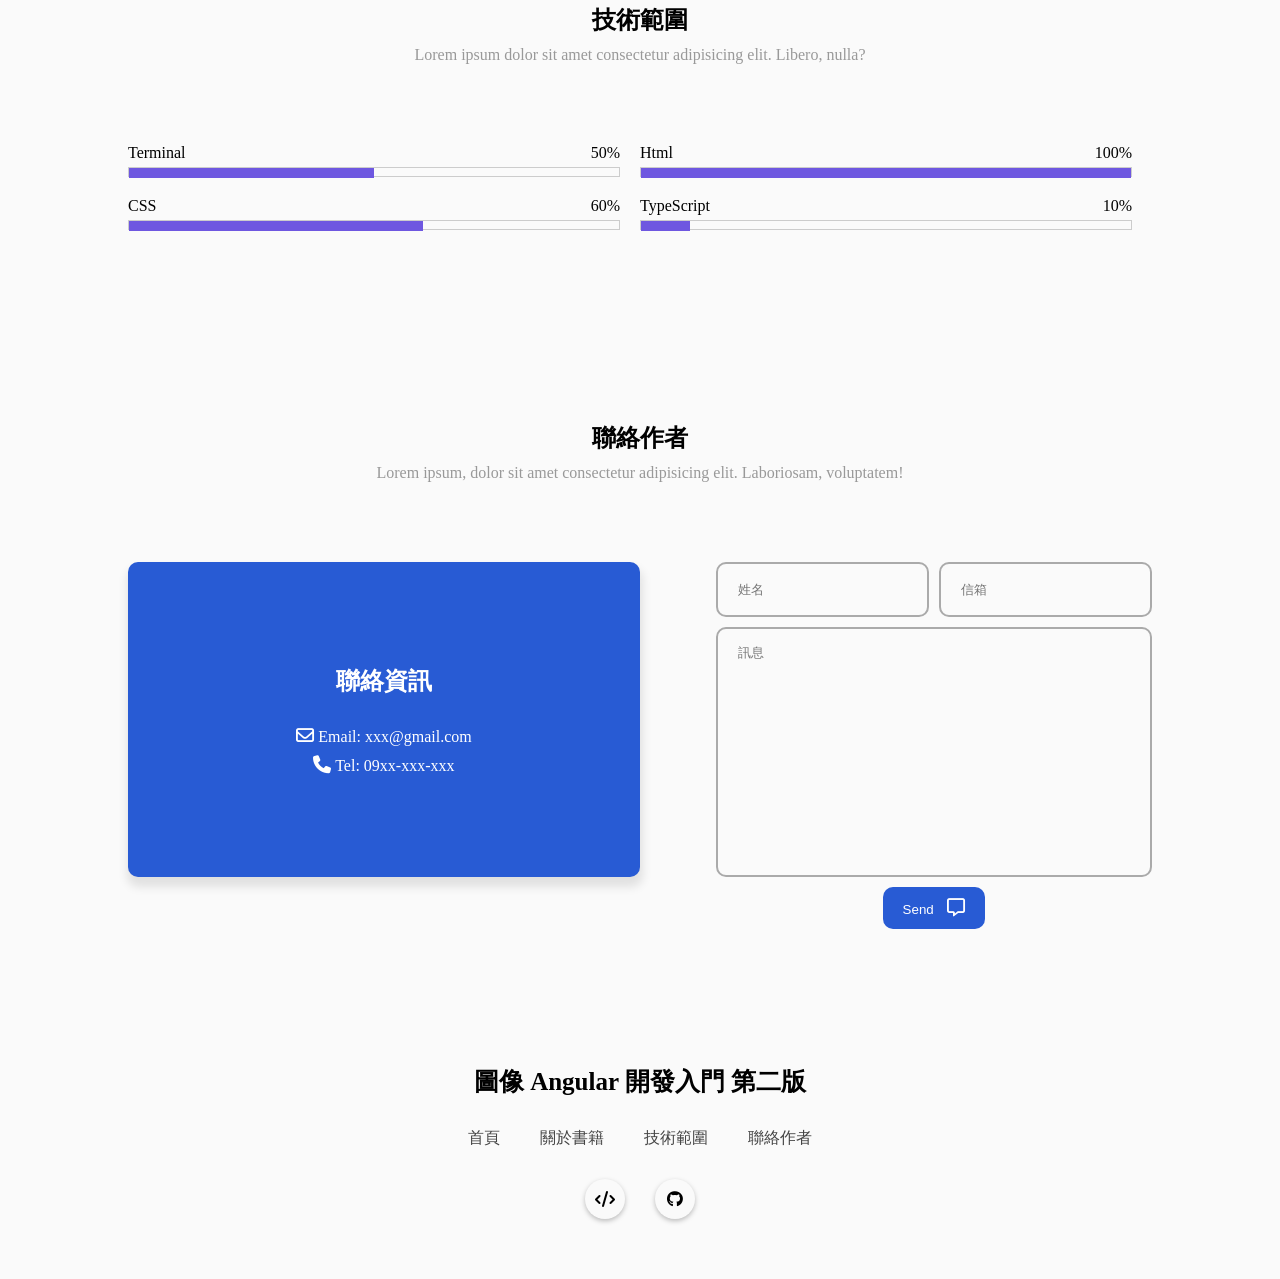
==== commit 2e8de7af: "feat(footer): 頁面圖示樣式實作" ====
--- a/src/index.html
+++ b/src/index.html
@@ -157,6 +157,10 @@
             <a href="#contact">聯絡作者</a>
           </li>
         </ul>
+        <div class="footer-icons">
+          <div class="icon"><i class="fa-solid fa-code"></i></div>
+          <div class="icon"><i class="fa-brands fa-github"></i></div>
+        </div>
       </footer>
     </div>
     <script src="./main.js"></script>
--- a/src/style.min.css
+++ b/src/style.min.css
@@ -1 +1 @@
-nav{background-color:var(--body-color);position:fixed;width:100%;height:90px;line-height:90px;padding-inline:9vw;display:flex;justify-content:space-between}nav .nav-logo{font-size:24px;font-weight:600;color:var(--logo-color)}nav ul{display:flex;list-style:none}nav ul .nav-link{text-decoration:none;color:var(--text-color);font-weight:500;padding-inline:15px;margin-inline:20px}nav ul .active-link{position:relative;color:var(--first-color)}nav ul .active-link::after{position:absolute;content:"";width:5px;height:5px;background-color:var(--first-color);left:50%;bottom:-15px;border-radius:50%}.btn{font-weight:500;padding:12px 20px;background-color:#efefef;border:none;border-radius:10px;cursor:pointer}.btn:hover{background-color:var(--second-color);color:var(--withe-color)}.btn>i{margin-left:10px}.home-text{padding-left:20px;min-height:80vh;width:50%;display:flex;flex-direction:column;justify-content:center}.home-text .tag>span{background-color:var(--logo-color);color:var(--white-color);padding:3px 6px;font-size:12px;border-radius:5px}.home-text .name{font-size:50px;font-weight:600;color:var(--third-color)}.home-text .subtitle{font-size:20px;margin-bottom:30px;color:var(--text-color)}.home-text .text-btn{display:flex;gap:20px}.home-text .text-btn>.blue-btn{background-color:var(--first-color);color:var(--white-color)}.home-text .text-btn>.blue-btn:hover{background-color:var(--first-color-hover)}.home-text .icons{display:flex;margin-top:5em;gap:30px}.home-text .icons .icon{display:flex;justify-content:center;align-items:center;width:40px;height:40px;border-radius:50%;box-shadow:0px 2px 5px 0px rgba(0,0,0,.25);cursor:pointer}.home-image{display:flex;justify-content:right;align-items:center;width:50%;min-height:80vh}.home-image .image{width:380px;margin:0 auto;overflow:hidden}.home-image .image img{width:380px}.about-container{display:flex;justify-content:space-between;width:100%;gap:50px}.about-container .introduce,.about-container .contents{width:50%}.about-container h3{margin-bottom:10px;font-size:20px;font-weight:600;color:var(--second-color)}.about-container .card{display:flex;align-items:center;flex-direction:column;padding:30px 20px 70px;width:100%;background-color:var(--white-color);border-radius:20px;box-shadow:1px 8px 10px 2px var(--first-shadow-color)}.about-container .card div{text-align:center;font-size:17px;color:var(--text-color)}.about-container .list{display:flex;flex-direction:column;padding:30px 65px 70px;width:100%}.about-container .list h3{text-align:center}.about-container .list .item{font-size:17px;padding:5px;color:var(--text-color);position:relative}.about-container .list .item::before{box-sizing:border-box;content:"";position:absolute;top:9px;left:-16px;width:15px;height:15px;border-radius:50px;background-color:var(--first-color)}.skill-container{display:flex;width:100%;gap:20px;flex-wrap:wrap}.skill-container .skill-item{flex-basis:calc(50% - 20px);display:flex;flex-direction:column;gap:5px}.skill-container .skill-item .skill{display:flex;justify-content:space-between;align-items:center}.skill-container .skill-item .progress-bar-wrap{height:10px;border:1px solid #ccc}.skill-container .skill-item .progress-bar-wrap .progress-bar{height:10px;background-color:var(--first-color)}.contact-container{display:flex;justify-content:space-between;width:100%;gap:50px}.contact-container .info,.contact-container form{width:50%}.contact-container .contact-info{display:flex;flex-direction:column;justify-content:center;align-items:center;padding:20px 30px;width:100%;height:315px;background-color:var(--third-color);color:var(--white-color);border-radius:10px;gap:10px;box-shadow:1px 8px 10px 2px var(--first-shadow-color)}.contact-container .contact-info>h2{margin-bottom:20px}.contact-container .contact-info i{font-size:18px}.contact-container .form{display:grid;grid-template-columns:repeat(2, 1fr);grid-template-rows:55px 250px 1fr;gap:10px}.contact-container .form input,.contact-container .form textarea{background:rgba(0,0,0,0);border:2px solid #aaa;border-radius:10px;padding:15px 20px;outline:none}.contact-container .form input{padding:15px 20px}.contact-container .form textarea{grid-column:1/3;resize:none}.contact-container .form .btn{margin:0 auto;grid-column:1/3;background-color:var(--third-color);color:var(--white-color)}.contact-container .form .btn i{font-size:18px}footer{display:flex;grid-column:center;align-items:center;flex-direction:column;row-gap:30px;padding-block:40px 60px}footer .top-footer{font-size:25px;font-weight:600}footer .footer-menu{display:flex}footer .footer-menu .menu-item{list-style:none}footer .footer-menu .menu-item a{text-decoration:none;color:var(--text-color);font-weight:500;margin-inline:20px}:root{--body-color: rgb(250, 250, 250);--logo-color: rgb(218, 70, 102);--white-color: rgb(255, 255, 255);--text-color: rgb(68, 68, 68);--first-color: rgb(110, 87, 224);--first-color-hover: rgb(40, 91, 212);--first-shadow-color: rgba(0, 0, 0, 0.1);--second-color: rgb(170, 142, 18);--third-color: rgb(40, 91, 212)}html{scroll-behavior:smooth}body{background-color:var(--body-color)}body .container{width:100%}*{margin:0;padding:0;box-sizing:border-box}.wrapper{padding-inline:10vw}.wrapper .home-box{display:flex;padding-block:6em;height:100vh;min-height:700px}.wrapper .section{padding-block:6em}.wrapper .section .top-header{text-align:center;margin-bottom:5em}.wrapper .section .top-header h1{font-weight:600;margin-bottom:10px}.wrapper .section .top-header span{color:#999}i{font-size:16px}/*# sourceMappingURL=style.min.css.map */+nav{background-color:var(--body-color);position:fixed;width:100%;height:90px;line-height:90px;padding-inline:9vw;display:flex;justify-content:space-between}nav .nav-logo{font-size:24px;font-weight:600;color:var(--logo-color)}nav ul{display:flex;list-style:none}nav ul .nav-link{text-decoration:none;color:var(--text-color);font-weight:500;padding-inline:15px;margin-inline:20px}nav ul .active-link{position:relative;color:var(--first-color)}nav ul .active-link::after{position:absolute;content:"";width:5px;height:5px;background-color:var(--first-color);left:50%;bottom:-15px;border-radius:50%}.btn{font-weight:500;padding:12px 20px;background-color:#efefef;border:none;border-radius:10px;cursor:pointer}.btn:hover{background-color:var(--second-color);color:var(--withe-color)}.btn>i{margin-left:10px}.home-text{padding-left:20px;min-height:80vh;width:50%;display:flex;flex-direction:column;justify-content:center}.home-text .tag>span{background-color:var(--logo-color);color:var(--white-color);padding:3px 6px;font-size:12px;border-radius:5px}.home-text .name{font-size:50px;font-weight:600;color:var(--third-color)}.home-text .subtitle{font-size:20px;margin-bottom:30px;color:var(--text-color)}.home-text .text-btn{display:flex;gap:20px}.home-text .text-btn>.blue-btn{background-color:var(--first-color);color:var(--white-color)}.home-text .text-btn>.blue-btn:hover{background-color:var(--first-color-hover)}.home-text .icons{display:flex;margin-top:5em;gap:30px}.home-image{display:flex;justify-content:right;align-items:center;width:50%;min-height:80vh}.home-image .image{width:380px;margin:0 auto;overflow:hidden}.home-image .image img{width:380px}.about-container{display:flex;justify-content:space-between;width:100%;gap:50px}.about-container .introduce,.about-container .contents{width:50%}.about-container h3{margin-bottom:10px;font-size:20px;font-weight:600;color:var(--second-color)}.about-container .card{display:flex;align-items:center;flex-direction:column;padding:30px 20px 70px;width:100%;background-color:var(--white-color);border-radius:20px;box-shadow:1px 8px 10px 2px var(--first-shadow-color)}.about-container .card div{text-align:center;font-size:17px;color:var(--text-color)}.about-container .list{display:flex;flex-direction:column;padding:30px 65px 70px;width:100%}.about-container .list h3{text-align:center}.about-container .list .item{font-size:17px;padding:5px;color:var(--text-color);position:relative}.about-container .list .item::before{box-sizing:border-box;content:"";position:absolute;top:9px;left:-16px;width:15px;height:15px;border-radius:50px;background-color:var(--first-color)}.skill-container{display:flex;width:100%;gap:20px;flex-wrap:wrap}.skill-container .skill-item{flex-basis:calc(50% - 20px);display:flex;flex-direction:column;gap:5px}.skill-container .skill-item .skill{display:flex;justify-content:space-between;align-items:center}.skill-container .skill-item .progress-bar-wrap{height:10px;border:1px solid #ccc}.skill-container .skill-item .progress-bar-wrap .progress-bar{height:10px;background-color:var(--first-color)}.contact-container{display:flex;justify-content:space-between;width:100%;gap:50px}.contact-container .info,.contact-container form{width:50%}.contact-container .contact-info{display:flex;flex-direction:column;justify-content:center;align-items:center;padding:20px 30px;width:100%;height:315px;background-color:var(--third-color);color:var(--white-color);border-radius:10px;gap:10px;box-shadow:1px 8px 10px 2px var(--first-shadow-color)}.contact-container .contact-info>h2{margin-bottom:20px}.contact-container .contact-info i{font-size:18px}.contact-container .form{display:grid;grid-template-columns:repeat(2, 1fr);grid-template-rows:55px 250px 1fr;gap:10px}.contact-container .form input,.contact-container .form textarea{background:rgba(0,0,0,0);border:2px solid #aaa;border-radius:10px;padding:15px 20px;outline:none}.contact-container .form input{padding:15px 20px}.contact-container .form textarea{grid-column:1/3;resize:none}.contact-container .form .btn{margin:0 auto;grid-column:1/3;background-color:var(--third-color);color:var(--white-color)}.contact-container .form .btn i{font-size:18px}footer{display:flex;grid-column:center;align-items:center;flex-direction:column;row-gap:30px;padding-block:40px 60px}footer .top-footer{font-size:25px;font-weight:600}footer .footer-menu{display:flex}footer .footer-menu .menu-item{list-style:none}footer .footer-menu .menu-item a{text-decoration:none;color:var(--text-color);font-weight:500;margin-inline:20px}footer .footer-icons{display:flex;gap:30px}:root{--body-color: rgb(250, 250, 250);--logo-color: rgb(218, 70, 102);--white-color: rgb(255, 255, 255);--text-color: rgb(68, 68, 68);--first-color: rgb(110, 87, 224);--first-color-hover: rgb(40, 91, 212);--first-shadow-color: rgba(0, 0, 0, 0.1);--second-color: rgb(170, 142, 18);--third-color: rgb(40, 91, 212)}html{scroll-behavior:smooth}body{background-color:var(--body-color)}body .container{width:100%}*{margin:0;padding:0;box-sizing:border-box}.wrapper{padding-inline:10vw}.wrapper .home-box{display:flex;padding-block:6em;height:100vh;min-height:700px}.wrapper .section{padding-block:6em}.wrapper .section .top-header{text-align:center;margin-bottom:5em}.wrapper .section .top-header h1{font-weight:600;margin-bottom:10px}.wrapper .section .top-header span{color:#999}i{font-size:16px}.icon{display:flex;justify-content:center;align-items:center;width:40px;height:40px;border-radius:50%;box-shadow:0px 2px 5px 0px rgba(0,0,0,.25);cursor:pointer}/*# sourceMappingURL=style.min.css.map */
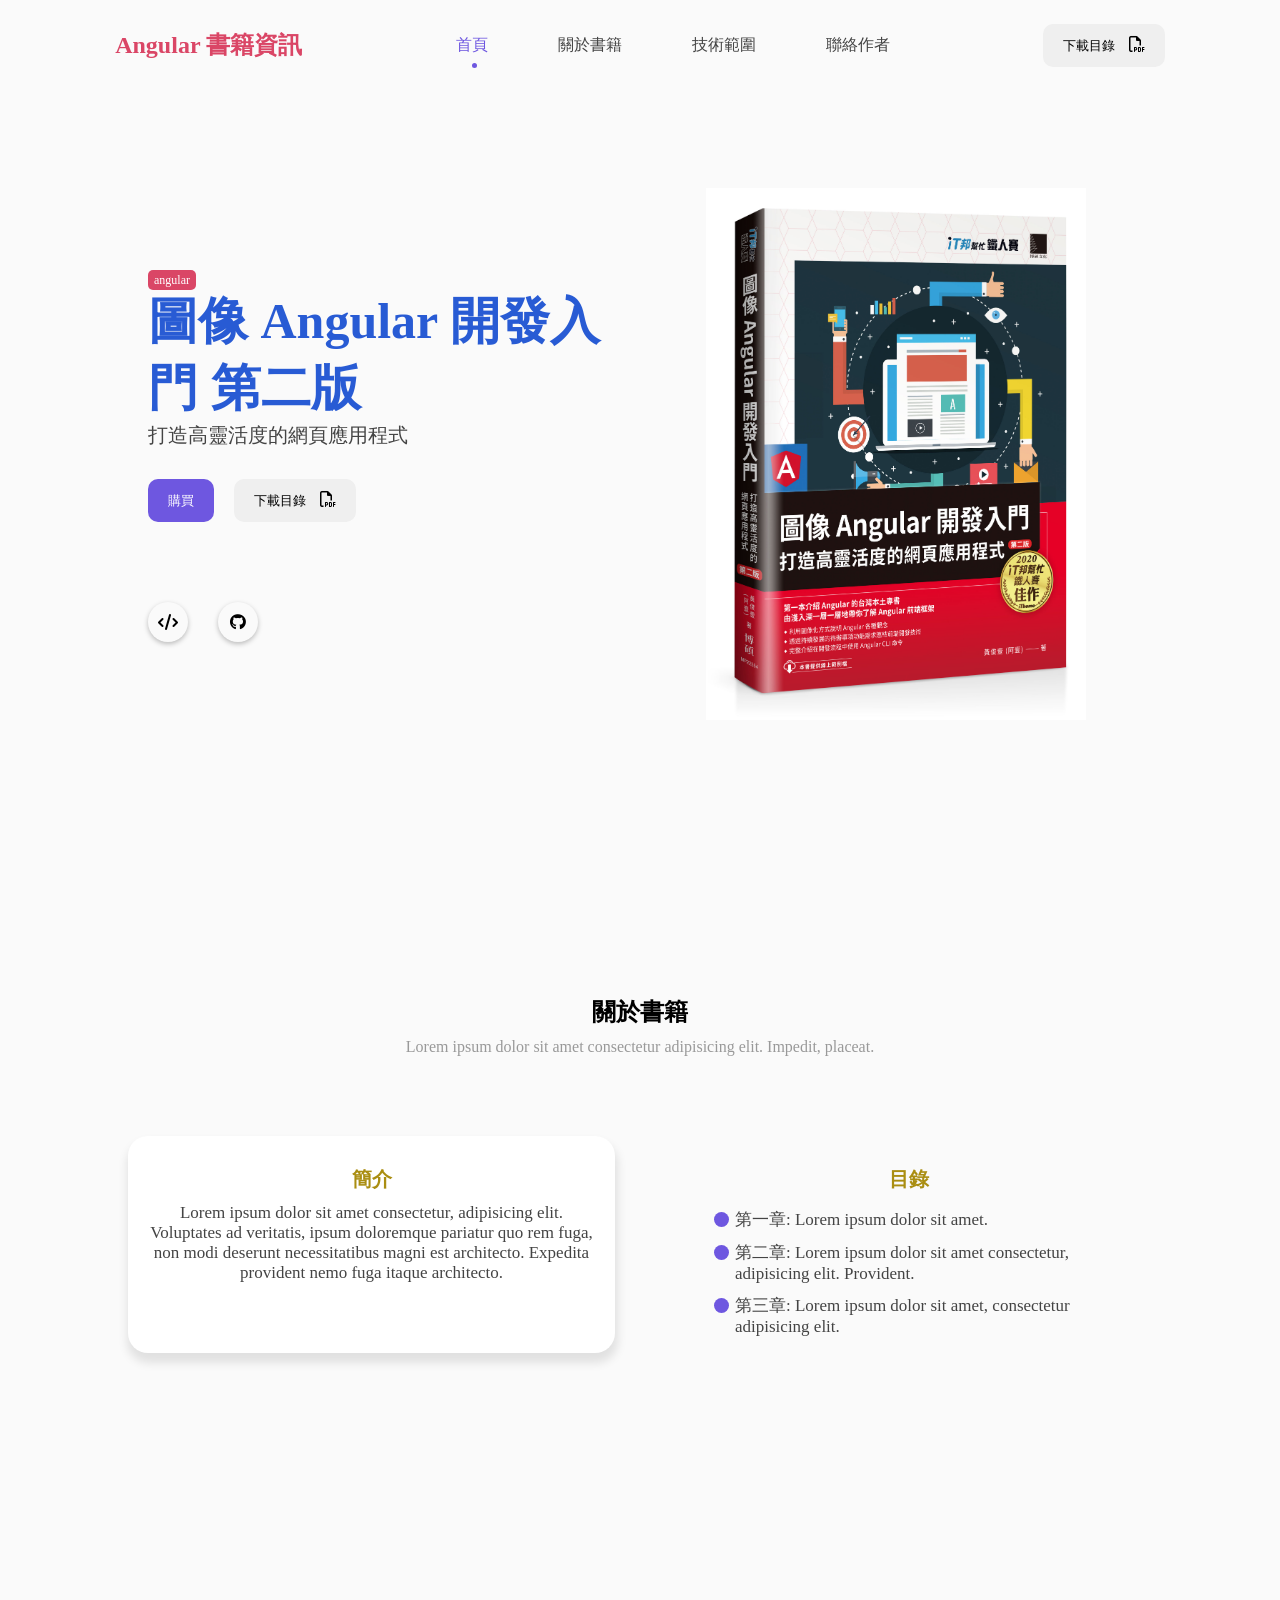
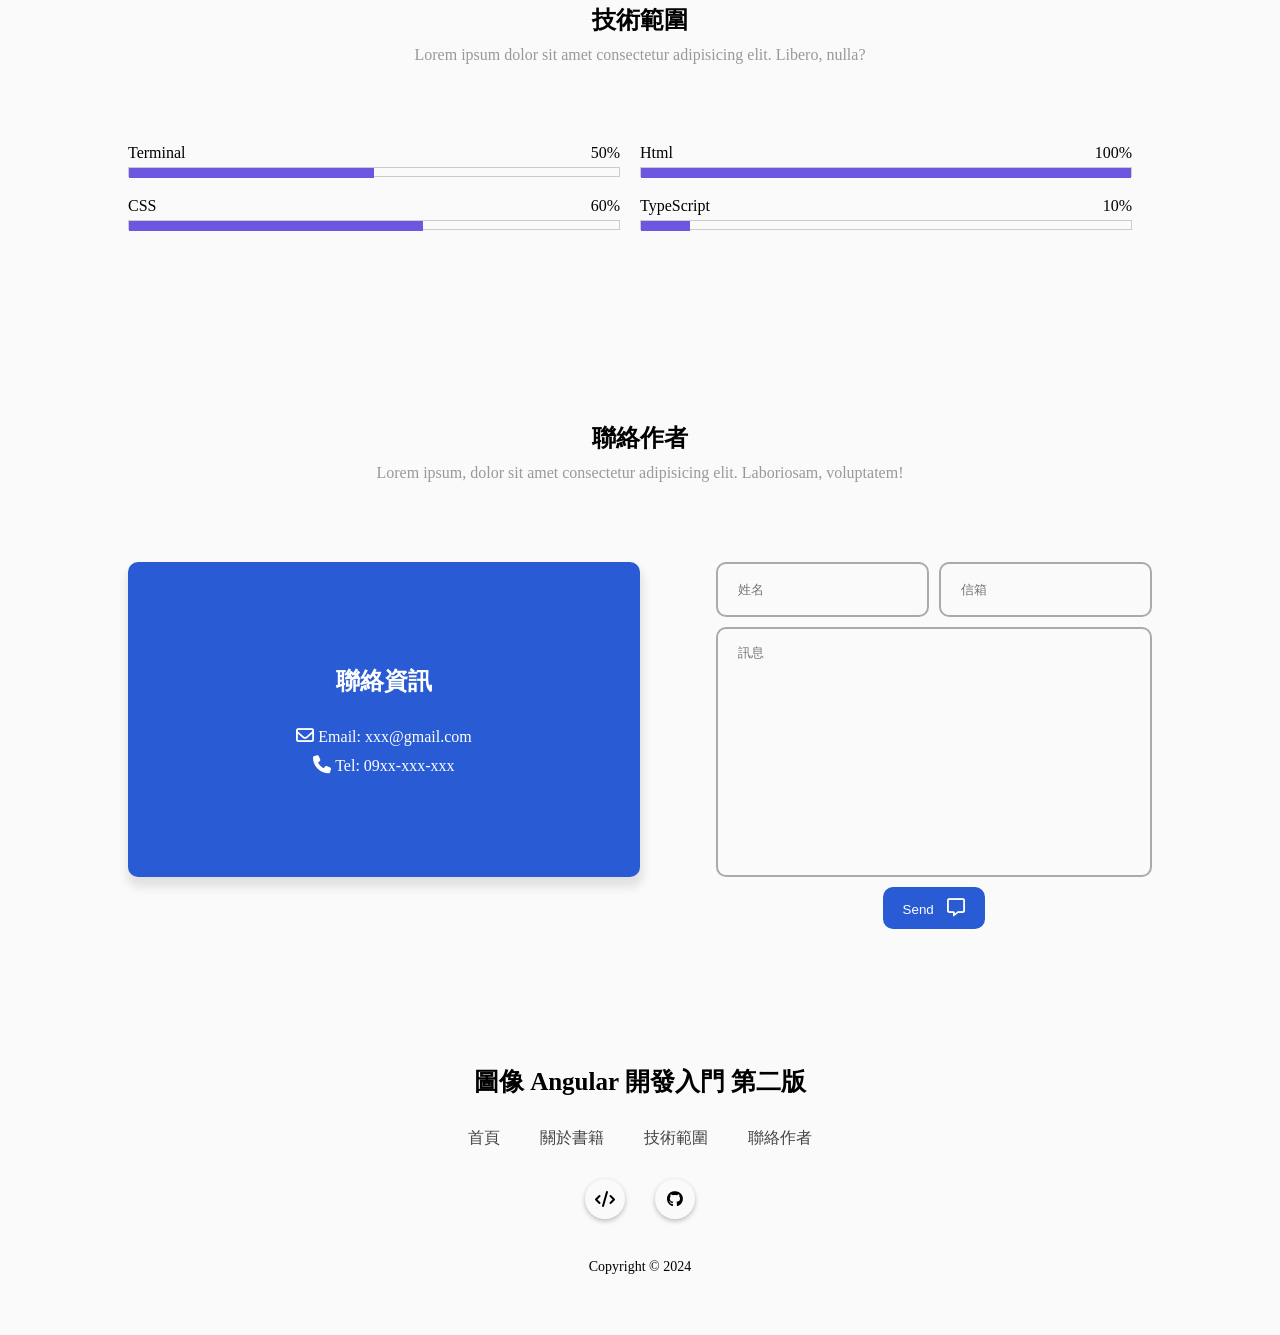
==== commit 38853c26: "feat(footer): 頁尾 copy right 樣式實作" ====
--- a/src/index.html
+++ b/src/index.html
@@ -161,6 +161,7 @@
           <div class="icon"><i class="fa-solid fa-code"></i></div>
           <div class="icon"><i class="fa-brands fa-github"></i></div>
         </div>
+        <div class="bottom-footer">Copyright &copy; 2024</div>
       </footer>
     </div>
     <script src="./main.js"></script>
--- a/src/style.min.css
+++ b/src/style.min.css
@@ -1 +1 @@
-nav{background-color:var(--body-color);position:fixed;width:100%;height:90px;line-height:90px;padding-inline:9vw;display:flex;justify-content:space-between}nav .nav-logo{font-size:24px;font-weight:600;color:var(--logo-color)}nav ul{display:flex;list-style:none}nav ul .nav-link{text-decoration:none;color:var(--text-color);font-weight:500;padding-inline:15px;margin-inline:20px}nav ul .active-link{position:relative;color:var(--first-color)}nav ul .active-link::after{position:absolute;content:"";width:5px;height:5px;background-color:var(--first-color);left:50%;bottom:-15px;border-radius:50%}.btn{font-weight:500;padding:12px 20px;background-color:#efefef;border:none;border-radius:10px;cursor:pointer}.btn:hover{background-color:var(--second-color);color:var(--withe-color)}.btn>i{margin-left:10px}.home-text{padding-left:20px;min-height:80vh;width:50%;display:flex;flex-direction:column;justify-content:center}.home-text .tag>span{background-color:var(--logo-color);color:var(--white-color);padding:3px 6px;font-size:12px;border-radius:5px}.home-text .name{font-size:50px;font-weight:600;color:var(--third-color)}.home-text .subtitle{font-size:20px;margin-bottom:30px;color:var(--text-color)}.home-text .text-btn{display:flex;gap:20px}.home-text .text-btn>.blue-btn{background-color:var(--first-color);color:var(--white-color)}.home-text .text-btn>.blue-btn:hover{background-color:var(--first-color-hover)}.home-text .icons{display:flex;margin-top:5em;gap:30px}.home-image{display:flex;justify-content:right;align-items:center;width:50%;min-height:80vh}.home-image .image{width:380px;margin:0 auto;overflow:hidden}.home-image .image img{width:380px}.about-container{display:flex;justify-content:space-between;width:100%;gap:50px}.about-container .introduce,.about-container .contents{width:50%}.about-container h3{margin-bottom:10px;font-size:20px;font-weight:600;color:var(--second-color)}.about-container .card{display:flex;align-items:center;flex-direction:column;padding:30px 20px 70px;width:100%;background-color:var(--white-color);border-radius:20px;box-shadow:1px 8px 10px 2px var(--first-shadow-color)}.about-container .card div{text-align:center;font-size:17px;color:var(--text-color)}.about-container .list{display:flex;flex-direction:column;padding:30px 65px 70px;width:100%}.about-container .list h3{text-align:center}.about-container .list .item{font-size:17px;padding:5px;color:var(--text-color);position:relative}.about-container .list .item::before{box-sizing:border-box;content:"";position:absolute;top:9px;left:-16px;width:15px;height:15px;border-radius:50px;background-color:var(--first-color)}.skill-container{display:flex;width:100%;gap:20px;flex-wrap:wrap}.skill-container .skill-item{flex-basis:calc(50% - 20px);display:flex;flex-direction:column;gap:5px}.skill-container .skill-item .skill{display:flex;justify-content:space-between;align-items:center}.skill-container .skill-item .progress-bar-wrap{height:10px;border:1px solid #ccc}.skill-container .skill-item .progress-bar-wrap .progress-bar{height:10px;background-color:var(--first-color)}.contact-container{display:flex;justify-content:space-between;width:100%;gap:50px}.contact-container .info,.contact-container form{width:50%}.contact-container .contact-info{display:flex;flex-direction:column;justify-content:center;align-items:center;padding:20px 30px;width:100%;height:315px;background-color:var(--third-color);color:var(--white-color);border-radius:10px;gap:10px;box-shadow:1px 8px 10px 2px var(--first-shadow-color)}.contact-container .contact-info>h2{margin-bottom:20px}.contact-container .contact-info i{font-size:18px}.contact-container .form{display:grid;grid-template-columns:repeat(2, 1fr);grid-template-rows:55px 250px 1fr;gap:10px}.contact-container .form input,.contact-container .form textarea{background:rgba(0,0,0,0);border:2px solid #aaa;border-radius:10px;padding:15px 20px;outline:none}.contact-container .form input{padding:15px 20px}.contact-container .form textarea{grid-column:1/3;resize:none}.contact-container .form .btn{margin:0 auto;grid-column:1/3;background-color:var(--third-color);color:var(--white-color)}.contact-container .form .btn i{font-size:18px}footer{display:flex;grid-column:center;align-items:center;flex-direction:column;row-gap:30px;padding-block:40px 60px}footer .top-footer{font-size:25px;font-weight:600}footer .footer-menu{display:flex}footer .footer-menu .menu-item{list-style:none}footer .footer-menu .menu-item a{text-decoration:none;color:var(--text-color);font-weight:500;margin-inline:20px}footer .footer-icons{display:flex;gap:30px}:root{--body-color: rgb(250, 250, 250);--logo-color: rgb(218, 70, 102);--white-color: rgb(255, 255, 255);--text-color: rgb(68, 68, 68);--first-color: rgb(110, 87, 224);--first-color-hover: rgb(40, 91, 212);--first-shadow-color: rgba(0, 0, 0, 0.1);--second-color: rgb(170, 142, 18);--third-color: rgb(40, 91, 212)}html{scroll-behavior:smooth}body{background-color:var(--body-color)}body .container{width:100%}*{margin:0;padding:0;box-sizing:border-box}.wrapper{padding-inline:10vw}.wrapper .home-box{display:flex;padding-block:6em;height:100vh;min-height:700px}.wrapper .section{padding-block:6em}.wrapper .section .top-header{text-align:center;margin-bottom:5em}.wrapper .section .top-header h1{font-weight:600;margin-bottom:10px}.wrapper .section .top-header span{color:#999}i{font-size:16px}.icon{display:flex;justify-content:center;align-items:center;width:40px;height:40px;border-radius:50%;box-shadow:0px 2px 5px 0px rgba(0,0,0,.25);cursor:pointer}/*# sourceMappingURL=style.min.css.map */+nav{background-color:var(--body-color);position:fixed;width:100%;height:90px;line-height:90px;padding-inline:9vw;display:flex;justify-content:space-between}nav .nav-logo{font-size:24px;font-weight:600;color:var(--logo-color)}nav ul{display:flex;list-style:none}nav ul .nav-link{text-decoration:none;color:var(--text-color);font-weight:500;padding-inline:15px;margin-inline:20px}nav ul .active-link{position:relative;color:var(--first-color)}nav ul .active-link::after{position:absolute;content:"";width:5px;height:5px;background-color:var(--first-color);left:50%;bottom:-15px;border-radius:50%}.btn{font-weight:500;padding:12px 20px;background-color:#efefef;border:none;border-radius:10px;cursor:pointer}.btn:hover{background-color:var(--second-color);color:var(--withe-color)}.btn>i{margin-left:10px}.home-text{padding-left:20px;min-height:80vh;width:50%;display:flex;flex-direction:column;justify-content:center}.home-text .tag>span{background-color:var(--logo-color);color:var(--white-color);padding:3px 6px;font-size:12px;border-radius:5px}.home-text .name{font-size:50px;font-weight:600;color:var(--third-color)}.home-text .subtitle{font-size:20px;margin-bottom:30px;color:var(--text-color)}.home-text .text-btn{display:flex;gap:20px}.home-text .text-btn>.blue-btn{background-color:var(--first-color);color:var(--white-color)}.home-text .text-btn>.blue-btn:hover{background-color:var(--first-color-hover)}.home-text .icons{display:flex;margin-top:5em;gap:30px}.home-image{display:flex;justify-content:right;align-items:center;width:50%;min-height:80vh}.home-image .image{width:380px;margin:0 auto;overflow:hidden}.home-image .image img{width:380px}.about-container{display:flex;justify-content:space-between;width:100%;gap:50px}.about-container .introduce,.about-container .contents{width:50%}.about-container h3{margin-bottom:10px;font-size:20px;font-weight:600;color:var(--second-color)}.about-container .card{display:flex;align-items:center;flex-direction:column;padding:30px 20px 70px;width:100%;background-color:var(--white-color);border-radius:20px;box-shadow:1px 8px 10px 2px var(--first-shadow-color)}.about-container .card div{text-align:center;font-size:17px;color:var(--text-color)}.about-container .list{display:flex;flex-direction:column;padding:30px 65px 70px;width:100%}.about-container .list h3{text-align:center}.about-container .list .item{font-size:17px;padding:5px;color:var(--text-color);position:relative}.about-container .list .item::before{box-sizing:border-box;content:"";position:absolute;top:9px;left:-16px;width:15px;height:15px;border-radius:50px;background-color:var(--first-color)}.skill-container{display:flex;width:100%;gap:20px;flex-wrap:wrap}.skill-container .skill-item{flex-basis:calc(50% - 20px);display:flex;flex-direction:column;gap:5px}.skill-container .skill-item .skill{display:flex;justify-content:space-between;align-items:center}.skill-container .skill-item .progress-bar-wrap{height:10px;border:1px solid #ccc}.skill-container .skill-item .progress-bar-wrap .progress-bar{height:10px;background-color:var(--first-color)}.contact-container{display:flex;justify-content:space-between;width:100%;gap:50px}.contact-container .info,.contact-container form{width:50%}.contact-container .contact-info{display:flex;flex-direction:column;justify-content:center;align-items:center;padding:20px 30px;width:100%;height:315px;background-color:var(--third-color);color:var(--white-color);border-radius:10px;gap:10px;box-shadow:1px 8px 10px 2px var(--first-shadow-color)}.contact-container .contact-info>h2{margin-bottom:20px}.contact-container .contact-info i{font-size:18px}.contact-container .form{display:grid;grid-template-columns:repeat(2, 1fr);grid-template-rows:55px 250px 1fr;gap:10px}.contact-container .form input,.contact-container .form textarea{background:rgba(0,0,0,0);border:2px solid #aaa;border-radius:10px;padding:15px 20px;outline:none}.contact-container .form input{padding:15px 20px}.contact-container .form textarea{grid-column:1/3;resize:none}.contact-container .form .btn{margin:0 auto;grid-column:1/3;background-color:var(--third-color);color:var(--white-color)}.contact-container .form .btn i{font-size:18px}footer{display:flex;grid-column:center;align-items:center;flex-direction:column;row-gap:30px;padding-block:40px 60px}footer .top-footer{font-size:25px;font-weight:600}footer .footer-menu{display:flex}footer .footer-menu .menu-item{list-style:none}footer .footer-menu .menu-item a{text-decoration:none;color:var(--text-color);font-weight:500;margin-inline:20px}footer .footer-icons{display:flex;gap:30px}footer .bottom-footer{font-size:14px;margin-top:10px}:root{--body-color: rgb(250, 250, 250);--logo-color: rgb(218, 70, 102);--white-color: rgb(255, 255, 255);--text-color: rgb(68, 68, 68);--first-color: rgb(110, 87, 224);--first-color-hover: rgb(40, 91, 212);--first-shadow-color: rgba(0, 0, 0, 0.1);--second-color: rgb(170, 142, 18);--third-color: rgb(40, 91, 212)}html{scroll-behavior:smooth}body{background-color:var(--body-color)}body .container{width:100%}*{margin:0;padding:0;box-sizing:border-box}.wrapper{padding-inline:10vw}.wrapper .home-box{display:flex;padding-block:6em;height:100vh;min-height:700px}.wrapper .section{padding-block:6em}.wrapper .section .top-header{text-align:center;margin-bottom:5em}.wrapper .section .top-header h1{font-weight:600;margin-bottom:10px}.wrapper .section .top-header span{color:#999}i{font-size:16px}.icon{display:flex;justify-content:center;align-items:center;width:40px;height:40px;border-radius:50%;box-shadow:0px 2px 5px 0px rgba(0,0,0,.25);cursor:pointer}/*# sourceMappingURL=style.min.css.map */
